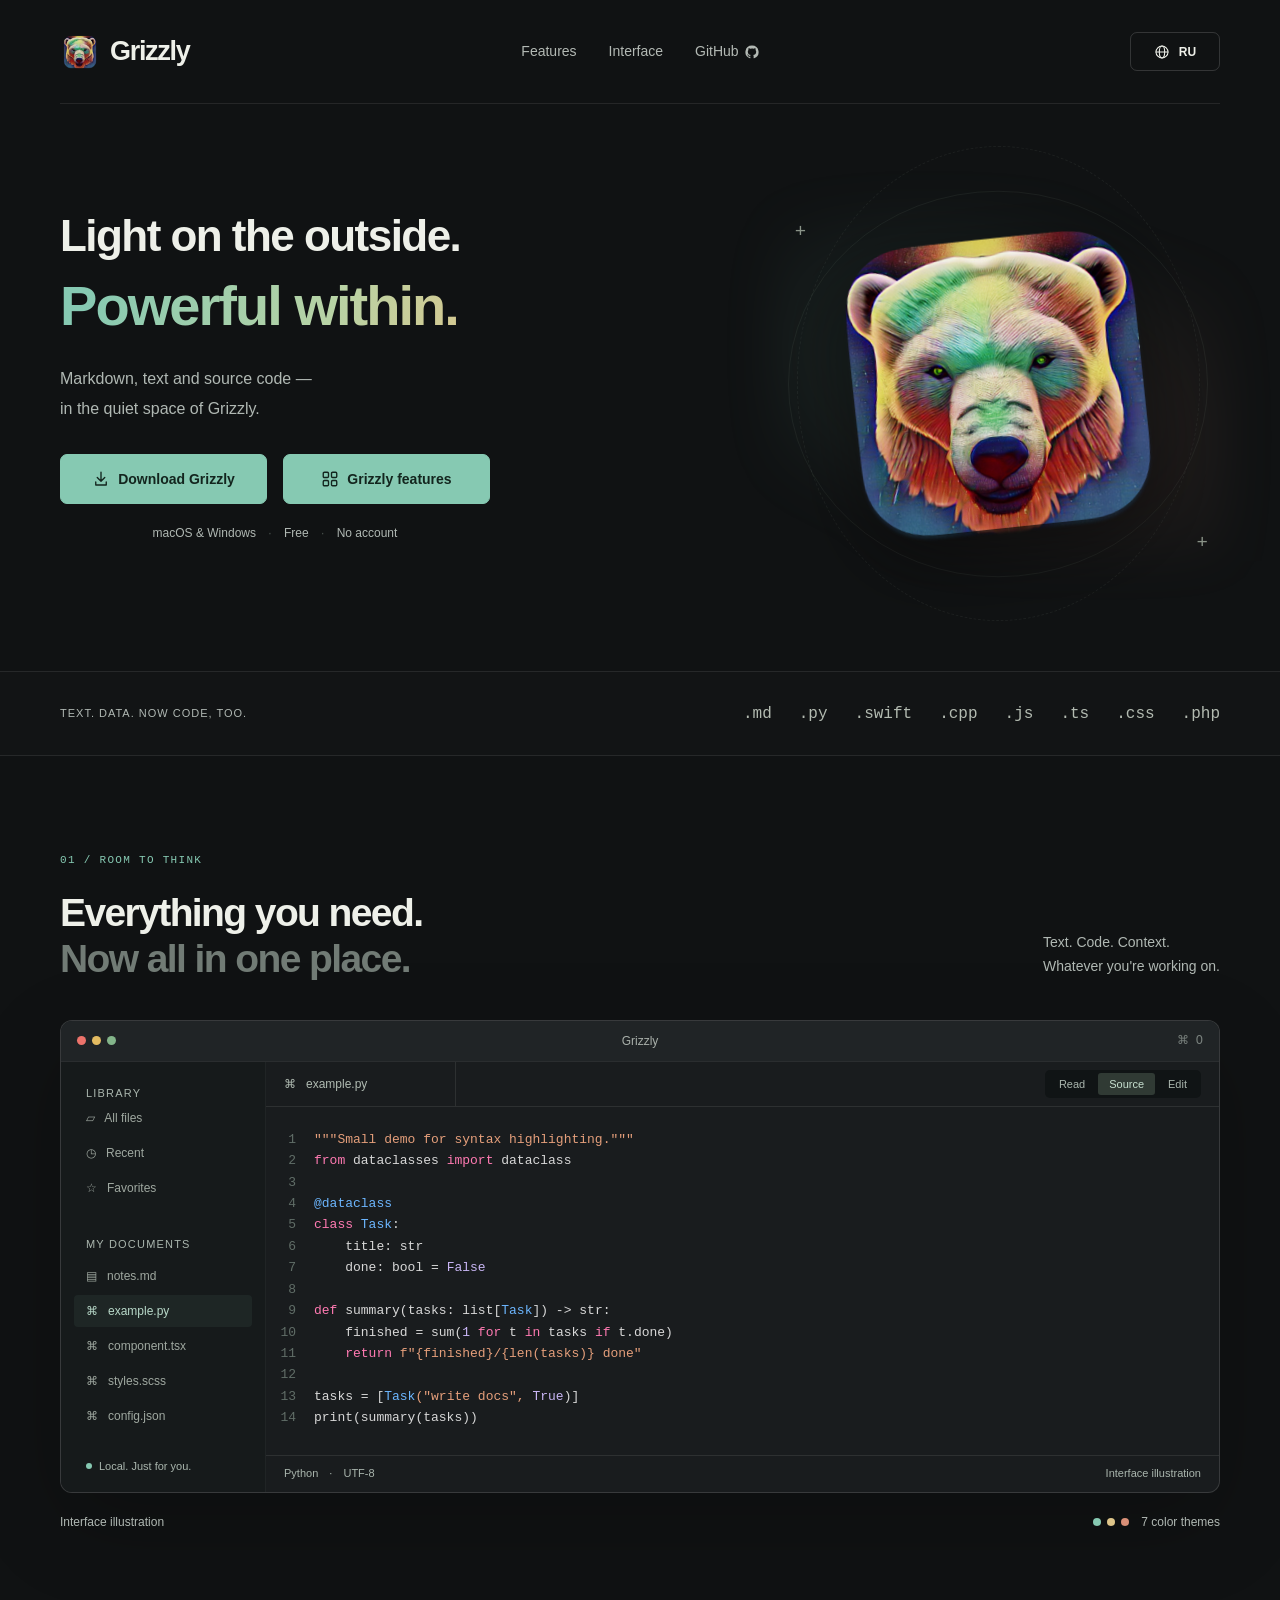
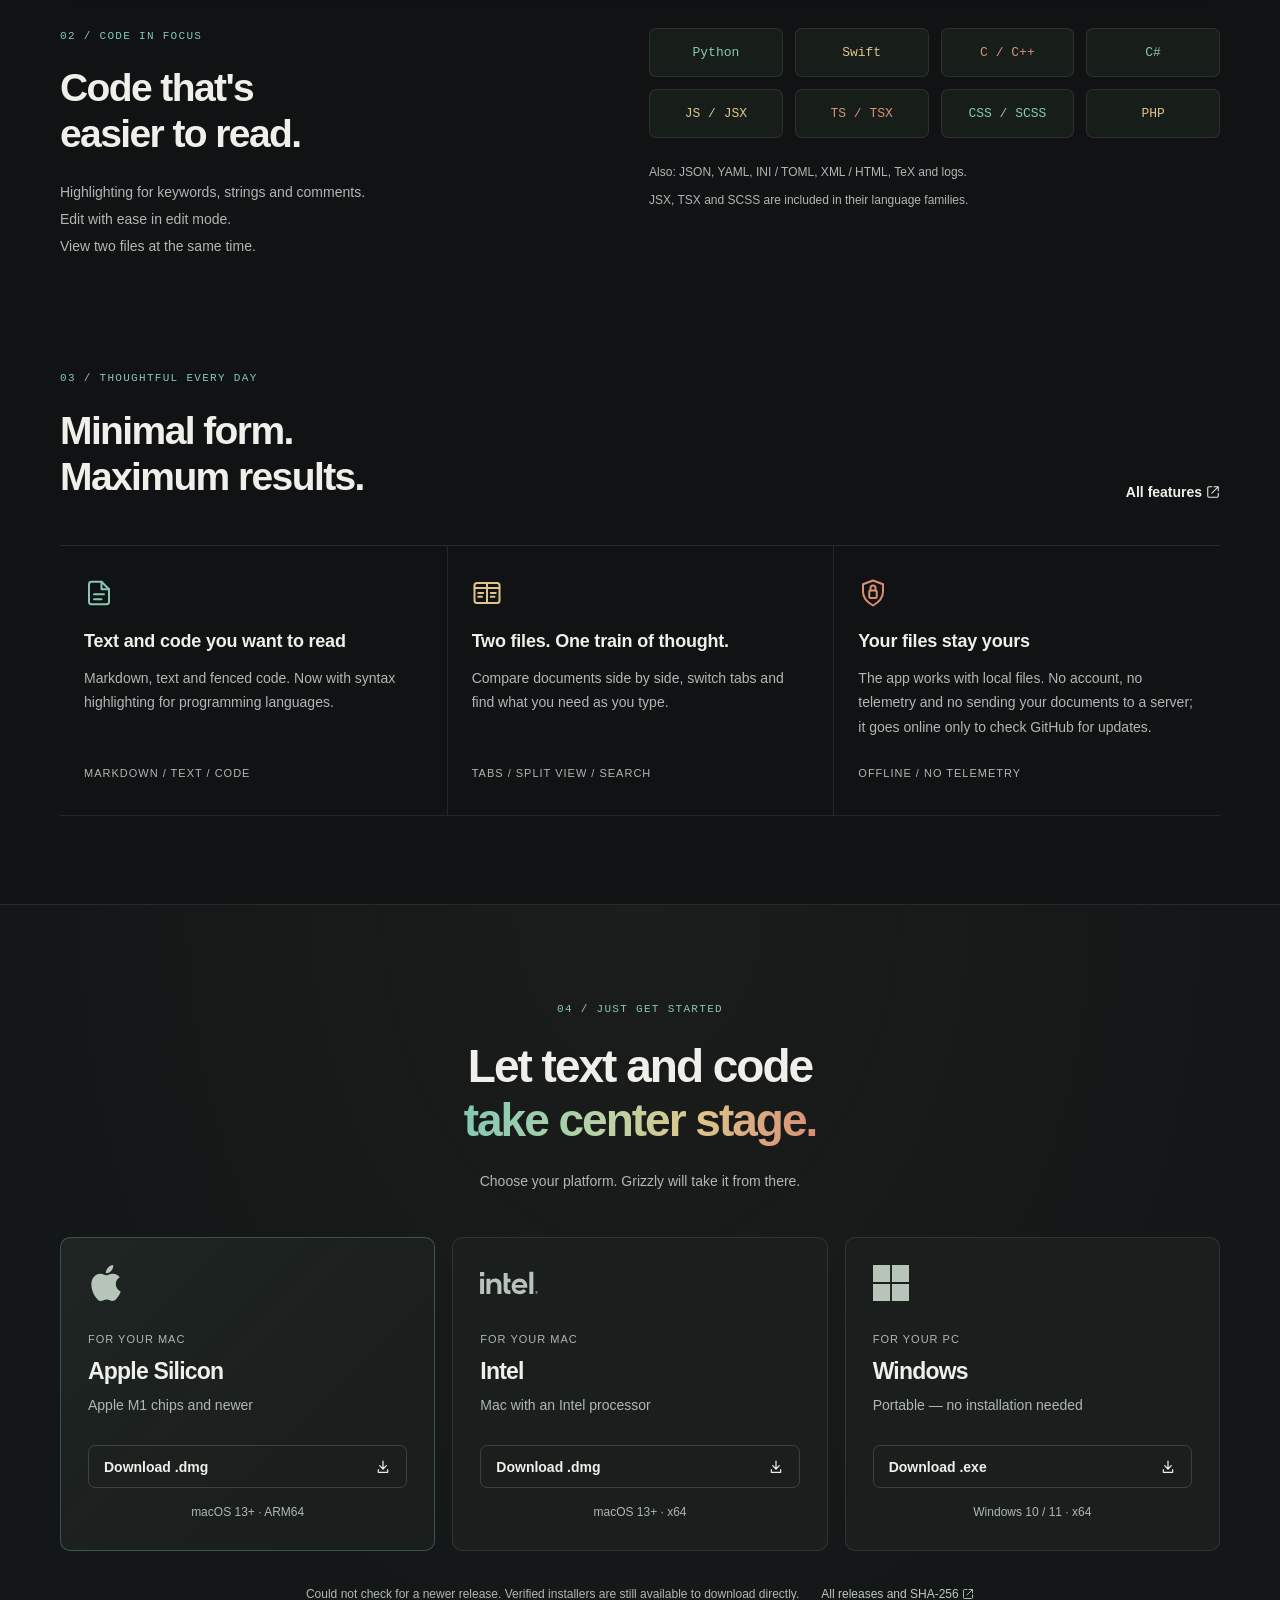
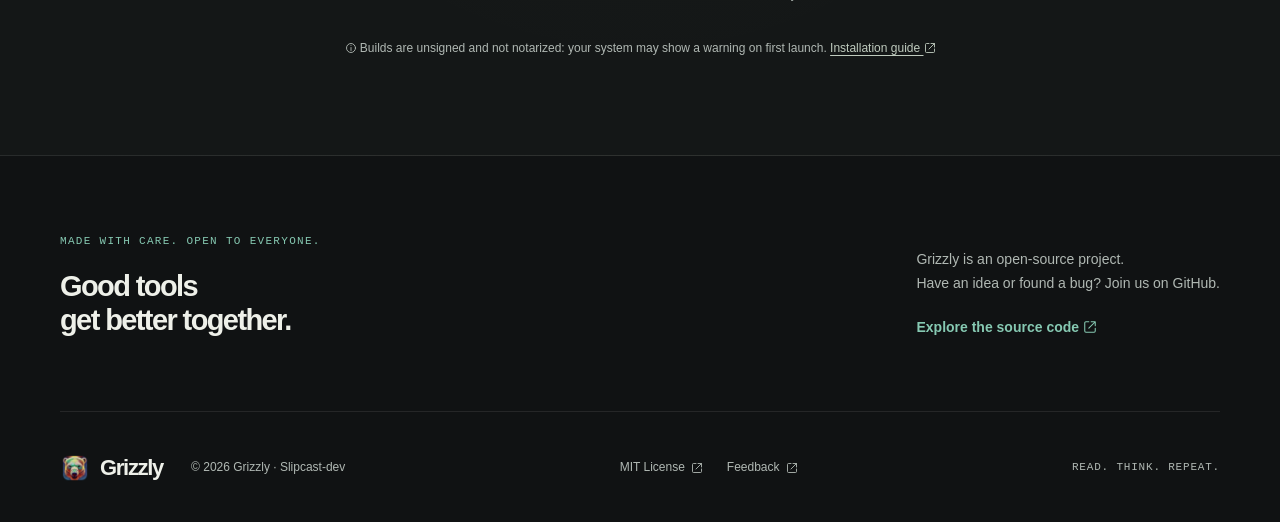
==== en.html @ e6768757 "Point download links to release v1.3.0 Co-Authored-By: Claude Sonnet 5.5 <noreply@anthropic.com>" ====
<!doctype html>
<html lang="en">
<head>
  <meta charset="utf-8">
  <meta name="viewport" content="width=device-width, initial-scale=1">
  <meta http-equiv="Content-Security-Policy" content="default-src 'none'; script-src 'self'; style-src 'self'; img-src 'self'; connect-src https://api.github.com; base-uri 'none'; object-src 'none'; form-action 'none'; upgrade-insecure-requests">
  <meta name="referrer" content="no-referrer">
  <script src="language.js"></script>
  <link rel="alternate" hreflang="ru" href="https://slipcast-dev.github.io/grizzly-website/">
  <link rel="alternate" hreflang="en" href="https://slipcast-dev.github.io/grizzly-website/en.html">
  <link rel="alternate" hreflang="x-default" href="https://slipcast-dev.github.io/grizzly-website/">
  <link rel="canonical" href="https://slipcast-dev.github.io/grizzly-website/en.html">
  <meta property="og:type" content="website">
  <meta property="og:title" content="Grizzly — light on the outside. Powerful within.">
  <meta property="og:description" content="Grizzly — an offline app for Markdown, text and source code with syntax highlighting. For macOS and Windows.">
  <meta property="og:url" content="https://slipcast-dev.github.io/grizzly-website/en.html">
  <meta property="og:image" content="https://slipcast-dev.github.io/grizzly-website/assets/icon.png">
  <meta name="theme-color" content="#101213">
  <meta name="description" content="Grizzly — an offline app for Markdown, text and source code with syntax highlighting. For macOS and Windows.">
  <title>Grizzly — light on the outside. Powerful within.</title>
  <link rel="icon" href="assets/icon.png" type="image/png">
  <link rel="stylesheet" href="styles.css">
  <script src="app.js" defer></script>
</head>
<body>
<a class="skip" href="#main">Skip to content</a>
<header class="header wrap">
  <a class="brand" href="#" aria-label="Grizzly — home"><img src="assets/icon.png" alt="" width="40" height="40">Grizzly</a>
  <nav class="main-nav" aria-label="Main navigation"><a href="#features">Features</a><a href="#experience">Interface</a><a href="https://github.com/Slipcast-dev/Grizzly" target="_blank" rel="noopener noreferrer">GitHub <svg class="github-icon" xmlns="http://www.w3.org/2000/svg" viewBox="0 0 24 24" width="14" height="14" fill="currentColor" aria-hidden="true" focusable="false"><path d="M12 .75a11.25 11.25 0 0 0-3.56 21.92c.56.1.77-.24.77-.54v-2.1c-3.13.68-3.79-1.33-3.79-1.33-.51-1.3-1.25-1.65-1.25-1.65-1.02-.7.08-.69.08-.69 1.13.08 1.72 1.16 1.72 1.16 1 1.72 2.63 1.22 3.27.93.1-.73.39-1.22.71-1.5-2.5-.29-5.13-1.25-5.13-5.56 0-1.23.44-2.23 1.16-3.01-.12-.29-.5-1.43.11-2.98 0 0 .95-.3 3.1 1.15A10.8 10.8 0 0 1 12 6.17c.96 0 1.92.13 2.82.38 2.15-1.45 3.09-1.15 3.09-1.15.62 1.55.23 2.69.12 2.98.72.78 1.15 1.78 1.15 3.01 0 4.32-2.63 5.27-5.14 5.55.41.35.77 1.03.77 2.08v3.11c0 .3.2.65.77.54A11.25 11.25 0 0 0 12 .75Z"/></svg></a></nav>
  <a class="button small language-toggle" href="index.html?lang=ru" hreflang="ru" lang="ru" aria-label="Switch to Russian"><svg xmlns="http://www.w3.org/2000/svg" width="16" height="16" viewBox="0 0 24 24" fill="none" stroke="currentColor" stroke-width="1.6" stroke-linecap="round" stroke-linejoin="round" aria-hidden="true" focusable="false"><circle cx="12" cy="12" r="9"/><ellipse cx="12" cy="12" rx="4" ry="9"/><path d="M3 12h18"/></svg><span>RU</span></a>
</header>
<main id="main">
<section class="hero wrap">
  <div class="hero-copy">
    <h1><span class="hero-title-lead">Light on the outside.</span><span class="hero-title-main gradient-text">Powerful within.</span></h1>
    <p class="hero-description">Markdown, text and source code —<br>in the quiet space of Grizzly.</p>
    <div class="hero-actions"><a class="button primary" href="#download"><svg class="hero-action-icon" xmlns="http://www.w3.org/2000/svg" viewBox="0 0 24 24" width="18" height="18" fill="none" stroke="currentColor" stroke-width="1.8" stroke-linecap="round" stroke-linejoin="round" aria-hidden="true" focusable="false"><path d="M12 3v12m-5-5 5 5 5-5M5 16v4h14v-4"/></svg> Download Grizzly</a><a class="button primary" href="#features"><svg class="hero-action-icon" xmlns="http://www.w3.org/2000/svg" viewBox="0 0 24 24" width="18" height="18" fill="none" stroke="currentColor" stroke-width="1.8" stroke-linecap="round" stroke-linejoin="round" aria-hidden="true" focusable="false"><rect x="3" y="3" width="7" height="7" rx="1.5"/><rect x="14" y="3" width="7" height="7" rx="1.5"/><rect x="3" y="14" width="7" height="7" rx="1.5"/><rect x="14" y="14" width="7" height="7" rx="1.5"/></svg> Grizzly features</a></div>
    <p class="hero-meta">macOS & Windows <span>·</span> Free <span>·</span> No account</p>
  </div>
  <div class="hero-art" aria-label="Grizzly app icon — a colorful bear"><div class="orbit orbit-one"></div><div class="orbit orbit-two"></div><img class="hero-icon" src="assets/icon.png" width="512" height="512" alt="Grizzly bear in teal, gold and coral tones"><span class="cross cross-one">+</span><span class="cross cross-two">+</span></div>
</section>
<div class="format-strip"><div class="wrap formats"><span>TEXT. DATA. NOW CODE, TOO.</span><div><b>.md</b><b>.py</b><b>.swift</b><b>.cpp</b><b>.js</b><b>.ts</b><b>.css</b><b>.php</b></div></div></div>
<section class="experience wrap section" id="experience">
  <div class="section-heading"><div><p class="eyebrow">01 / ROOM TO THINK</p><h2>Everything you need.<br><span class="muted">Now all in one place.</span></h2></div><p class="section-intro">Text. Code. Context.<br>Whatever you're working on.</p></div>
  <div class="app-window">
    <div class="window-top"><div class="traffic" aria-hidden="true"><i></i><i></i><i></i></div><span>Grizzly</span><span class="window-shortcut">⌘ O</span></div>
    <div class="app-body">
      <aside class="app-sidebar"><div class="sidebar-title">LIBRARY</div><p>▱ &nbsp; All files</p><p>◷ &nbsp; Recent</p><p>☆ &nbsp; Favorites</p><div class="sidebar-title folder-title">MY DOCUMENTS</div><p>▤ &nbsp; notes.md</p><p class="selected">⌘ &nbsp; example.py</p><p>⌘ &nbsp; component.tsx</p><p>⌘ &nbsp; styles.scss</p><p>⌘ &nbsp; config.json</p><div class="sidebar-bottom"><span class="status-dot"></span> Local. Just for you.</div></aside>
      <div class="document"><div class="document-toolbar"><span class="file-tab">⌘ &nbsp; example.py</span><div class="mode-switch" role="group" aria-label="Demo mode"><button type="button" data-mode="read" aria-controls="demo-read" aria-pressed="false">Read</button><button class="active" type="button" data-mode="source" aria-controls="demo-source" aria-pressed="true">Source</button><button type="button" data-mode="edit" aria-controls="demo-source" aria-pressed="false">Edit</button></div></div>
        <pre class="source-content plain-preview" id="demo-read" hidden><code>&quot;&quot;&quot;Small demo for syntax highlighting.&quot;&quot;&quot;
from dataclasses import dataclass

@dataclass
class Task:
    title: str
    done: bool = False

def summary(tasks: list[Task]) -&gt; str:
    finished = sum(1 for t in tasks if t.done)
    return f&quot;{finished}/{len(tasks)} done&quot;

tasks = [Task(&quot;write docs&quot;, True)]
print(summary(tasks))</code></pre>
        <pre class="source-content syntax-preview" id="demo-source"><code><span class="code-row"><span class="line-number" aria-hidden="true">1</span><span class="code-text"><span class="syn-string">&quot;&quot;&quot;Small demo for syntax highlighting.&quot;&quot;&quot;</span></span></span>
<span class="code-row"><span class="line-number" aria-hidden="true">2</span><span class="code-text"><span class="syn-keyword">from </span><span class="syn-plain">dataclasses </span><span class="syn-keyword">import </span><span class="syn-plain">dataclass</span></span></span>
<span class="code-row"><span class="line-number" aria-hidden="true">3</span><span class="code-text"> </span></span>
<span class="code-row"><span class="line-number" aria-hidden="true">4</span><span class="code-text"><span class="syn-type">@dataclass</span></span></span>
<span class="code-row"><span class="line-number" aria-hidden="true">5</span><span class="code-text"><span class="syn-keyword">class </span><span class="syn-type">Task</span><span class="syn-plain">:</span></span></span>
<span class="code-row"><span class="line-number" aria-hidden="true">6</span><span class="code-text"><span class="syn-plain">    title: str</span></span></span>
<span class="code-row"><span class="line-number" aria-hidden="true">7</span><span class="code-text"><span class="syn-plain">    done: bool = </span><span class="syn-number">False</span></span></span>
<span class="code-row"><span class="line-number" aria-hidden="true">8</span><span class="code-text"> </span></span>
<span class="code-row"><span class="line-number" aria-hidden="true">9</span><span class="code-text"><span class="syn-keyword">def </span><span class="syn-plain">summary(tasks: list[</span><span class="syn-type">Task</span><span class="syn-plain">]) -&gt; str:</span></span></span>
<span class="code-row"><span class="line-number" aria-hidden="true">10</span><span class="code-text"><span class="syn-plain">    finished = sum(</span><span class="syn-number">1</span><span class="syn-keyword"> for </span><span class="syn-plain">t </span><span class="syn-keyword">in </span><span class="syn-plain">tasks </span><span class="syn-keyword">if </span><span class="syn-plain">t.done)</span></span></span>
<span class="code-row"><span class="line-number" aria-hidden="true">11</span><span class="code-text"><span class="syn-keyword">    return </span><span class="syn-string">f&quot;{finished}/{len(tasks)} done&quot;</span></span></span>
<span class="code-row"><span class="line-number" aria-hidden="true">12</span><span class="code-text"> </span></span>
<span class="code-row"><span class="line-number" aria-hidden="true">13</span><span class="code-text"><span class="syn-plain">tasks = [</span><span class="syn-type">Task</span><span class="syn-string">(&quot;write docs&quot;, </span><span class="syn-number">True</span><span class="syn-plain">)]</span></span></span>
<span class="code-row"><span class="line-number" aria-hidden="true">14</span><span class="code-text"><span class="syn-plain">print(summary(tasks))</span></span></span></code></pre>
        <div class="document-status"><span>Python <span>·</span> UTF-8</span><span>Interface illustration</span></div>
      </div>
    </div>
  </div>
  <div class="preview-caption"><span>Interface illustration</span><div><span class="swatch teal"></span><span class="swatch gold"></span><span class="swatch coral"></span><span>7 color themes</span></div></div>
</section>
<section class="syntax-section wrap section" id="syntax">
  <div class="syntax-copy"><p class="eyebrow">02 / CODE IN FOCUS</p><h2>Code that's<br>easier to read.</h2><p>Highlighting for keywords, strings and comments.<br>Edit with ease in edit mode.<br>View two files at the same time.</p></div>
  <div class="syntax-languages"><ul class="language-grid" aria-label="Languages with syntax highlighting"><li class="teal-text">Python</li><li class="gold-text">Swift</li><li class="coral-text">C / C++</li><li class="teal-text">C#</li><li class="gold-text">JS / JSX</li><li class="coral-text">TS / TSX</li><li class="teal-text">CSS / SCSS</li><li class="gold-text">PHP</li></ul><p>Also: JSON, YAML, INI / TOML, XML / HTML, TeX and logs.</p><p>JSX, TSX and SCSS are included in their language families.</p></div>
</section>
<!-- Эмблемы Apple и Intel: https://github.com/simple-icons/simple-icons (CC0); Windows: icons/windows11.svg в версии 11.0.0 того же проекта. Товарные знаки принадлежат их владельцам. -->
<section class="features wrap section" id="features"><div class="section-heading"><div><p class="eyebrow">03 / THOUGHTFUL EVERY DAY</p><h2>Minimal form.<br>Maximum results.</h2></div><a class="text-link" href="https://github.com/Slipcast-dev/Grizzly/blob/main/docs/en/usage.md">All features <svg class="inline-icon" xmlns="http://www.w3.org/2000/svg" viewBox="0 0 24 24" width="16" height="16" fill="none" stroke="currentColor" stroke-width="1.8" stroke-linecap="round" stroke-linejoin="round" aria-hidden="true" focusable="false"><path d="M14 3h7v7m0-7L10 14"/><path d="M10 3H5a2 2 0 0 0-2 2v14a2 2 0 0 0 2 2h14a2 2 0 0 0 2-2v-5"/></svg></a></div>
<div class="feature-grid"><article><span class="feature-icon teal-text" aria-hidden="true"><svg xmlns="http://www.w3.org/2000/svg" viewBox="0 0 24 24" aria-hidden="true" focusable="false"><path d="M14 3H6a2 2 0 0 0-2 2v14a2 2 0 0 0 2 2h12a2 2 0 0 0 2-2V9Z"/><path d="M14 3v6h6M8 13h8M8 17h6"/></svg></span><h3>Text and code you want to read</h3><p>Markdown, text and fenced code. Now with syntax highlighting for programming languages.</p><span class="feature-note">MARKDOWN / TEXT / CODE</span></article><article><span class="feature-icon gold-text" aria-hidden="true"><svg xmlns="http://www.w3.org/2000/svg" viewBox="0 0 24 24" aria-hidden="true" focusable="false"><rect x="2" y="4" width="20" height="16" rx="2"/><path d="M12 4v16M2 8h20M5 12h4M5 15h3M15 12h4M15 15h3"/></svg></span><h3>Two files. One train of thought.</h3><p>Compare documents side by side, switch tabs and find what you need as you type.</p><span class="feature-note">TABS / SPLIT VIEW / SEARCH</span></article><article><span class="feature-icon coral-text" aria-hidden="true"><svg xmlns="http://www.w3.org/2000/svg" viewBox="0 0 24 24" aria-hidden="true" focusable="false"><path d="m12 2 8 3v6c0 5-3.5 8.5-8 11-4.5-2.5-8-6-8-11V5Z"/><rect x="9" y="10" width="6" height="6" rx="1"/><path d="M10 10V8a2 2 0 0 1 4 0v2"/></svg></span><h3>Your files stay yours</h3><p>The app works with local files. No account, no telemetry and no sending your documents to a server; it goes online only to check GitHub for updates.</p><span class="feature-note">OFFLINE / NO TELEMETRY</span></article></div>
</section>
<section class="download-section" id="download"><div class="wrap section"><div class="download-heading"><p class="eyebrow">04 / JUST GET STARTED</p><h2>Let text and code<br><span class="gradient-text">take center stage.</span></h2><p>Choose your platform. Grizzly will take it from there.</p></div><div class="download-grid">
<article class="download-card"><span class="platform-symbol" aria-hidden="true"><svg xmlns="http://www.w3.org/2000/svg" viewBox="0 0 24 24" aria-hidden="true" focusable="false"><path d="M12.152 6.896c-.948 0-2.415-1.078-3.96-1.04-2.04.027-3.91 1.183-4.961 3.014-2.117 3.675-.546 9.103 1.519 12.09 1.013 1.454 2.208 3.09 3.792 3.039 1.52-.065 2.09-.987 3.935-.987 1.831 0 2.35.987 3.96.948 1.637-.026 2.676-1.48 3.676-2.948 1.156-1.688 1.636-3.325 1.662-3.415-.039-.013-3.182-1.221-3.22-4.857-.026-3.04 2.48-4.494 2.597-4.559-1.429-2.09-3.623-2.324-4.39-2.376-2-.156-3.675 1.09-4.61 1.09zM15.53 3.83c.843-1.012 1.4-2.427 1.245-3.83-1.207.052-2.662.805-3.532 1.818-.78.896-1.454 2.338-1.273 3.714 1.338.104 2.715-.688 3.559-1.701"/></svg></span><span class="platform-label">FOR YOUR MAC</span><h3>Apple Silicon</h3><p>Apple M1 chips and newer</p><a class="button download-link" data-platform="arm64" href="https://github.com/Slipcast-dev/Grizzly/releases/download/v1.3.0/Grizzly-1.3.0-arm64.dmg">Download .dmg <svg class="inline-icon" xmlns="http://www.w3.org/2000/svg" viewBox="0 0 24 24" width="16" height="16" fill="none" stroke="currentColor" stroke-width="1.8" stroke-linecap="round" stroke-linejoin="round" aria-hidden="true" focusable="false"><path d="M12 3v12m-5-5 5 5 5-5M5 16v4h14v-4"/></svg></a><span class="requirements">macOS 13+ · ARM64</span></article>
<article class="download-card"><span class="platform-symbol intel-symbol" aria-hidden="true"><svg xmlns="http://www.w3.org/2000/svg" viewBox="0 5 24 14" aria-hidden="true" focusable="false"><path d="M20.42 7.345v9.18h1.651v-9.18zM0 7.475v1.737h1.737V7.474zm9.78.352v6.053c0 .513.044.945.13 1.292.087.34.235.618.44.828.203.21.475.359.803.451.334.093.754.136 1.255.136h.216v-1.533c-.24 0-.445-.012-.593-.037a.672.672 0 0 1-.39-.173.693.693 0 0 1-.173-.377 4.002 4.002 0 0 1-.037-.606v-2.182h1.193v-1.416h-1.193V7.827zm-3.505 2.312c-.396 0-.76.08-1.082.241-.327.161-.6.384-.822.668l-.087.117v-.902H2.658v6.256h1.639v-3.214c.018-.588.16-1.02.433-1.299.29-.297.642-.445 1.044-.445.476 0 .841.149 1.082.433.235.284.359.686.359 1.2v3.324h1.663V12.97c.006-.89-.229-1.595-.686-2.09-.458-.495-1.1-.742-1.917-.742zm10.065.006a3.252 3.252 0 0 0-2.306.946c-.29.29-.525.637-.692 1.033a3.145 3.145 0 0 0-.254 1.273c0 .452.08.878.241 1.274.161.395.39.742.674 1.032.284.29.637.526 1.045.693.408.173.86.26 1.342.26 1.397 0 2.262-.637 2.782-1.23l-1.187-.904c-.248.297-.841.699-1.583.699-.464 0-.847-.105-1.138-.321a1.588 1.588 0 0 1-.593-.872l-.019-.056h4.915v-.587c0-.451-.08-.872-.235-1.267a3.393 3.393 0 0 0-.661-1.033 3.013 3.013 0 0 0-1.02-.692 3.345 3.345 0 0 0-1.311-.248zm-16.297.118v6.256h1.651v-6.256zm16.278 1.286c1.132 0 1.664.797 1.664 1.255l-3.32.006c0-.458.525-1.255 1.656-1.261zm7.073 3.814a.606.606 0 0 0-.606.606.606.606 0 0 0 .606.606.606.606 0 0 0 .606-.606.606.606 0 0 0-.606-.606zm-.008.105a.5.5 0 0 1 .002 0 .5.5 0 0 1 .5.501.5.5 0 0 1-.5.5.5.5 0 0 1-.5-.5.5.5 0 0 1 .498-.5zm-.233.155v.699h.13v-.285h.093l.173.285h.136l-.18-.297a.191.191 0 0 0 .118-.056c.03-.03.05-.074.05-.136 0-.068-.02-.117-.063-.154-.037-.038-.105-.056-.185-.056zm.13.099h.154c.019 0 .037.006.056.012a.064.064 0 0 1 .037.031c.013.013.012.031.012.056a.124.124 0 0 1-.012.055.164.164 0 0 1-.037.031c-.019.006-.037.013-.056.013h-.154Z"/></svg></span><span class="platform-label">FOR YOUR MAC</span><h3>Intel</h3><p>Mac with an Intel processor</p><a class="button download-link" data-platform="intel" href="https://github.com/Slipcast-dev/Grizzly/releases/download/v1.3.0/Grizzly-1.3.0-x64.dmg">Download .dmg <svg class="inline-icon" xmlns="http://www.w3.org/2000/svg" viewBox="0 0 24 24" width="16" height="16" fill="none" stroke="currentColor" stroke-width="1.8" stroke-linecap="round" stroke-linejoin="round" aria-hidden="true" focusable="false"><path d="M12 3v12m-5-5 5 5 5-5M5 16v4h14v-4"/></svg></a><span class="requirements">macOS 13+ · x64</span></article>
<article class="download-card"><span class="platform-symbol" aria-hidden="true"><svg xmlns="http://www.w3.org/2000/svg" viewBox="0 0 24 24" aria-hidden="true" focusable="false"><path d="M0,0H11.377V11.372H0ZM12.623,0H24V11.372H12.623ZM0,12.623H11.377V24H0Zm12.623,0H24V24H12.623"/></svg></span><span class="platform-label">FOR YOUR PC</span><h3>Windows</h3><p>Portable — no installation needed</p><a class="button download-link" data-platform="windows" href="https://github.com/Slipcast-dev/Grizzly/releases/download/v1.3.0/Grizzly-1.3.0-portable.exe">Download .exe <svg class="inline-icon" xmlns="http://www.w3.org/2000/svg" viewBox="0 0 24 24" width="16" height="16" fill="none" stroke="currentColor" stroke-width="1.8" stroke-linecap="round" stroke-linejoin="round" aria-hidden="true" focusable="false"><path d="M12 3v12m-5-5 5 5 5-5M5 16v4h14v-4"/></svg></a><span class="requirements">Windows 10 / 11 · x64</span></article></div>
<div class="download-details"><p id="release-status" role="status">v1.3.0 · Download directly from GitHub Releases</p><a href="https://github.com/Slipcast-dev/Grizzly/releases/latest">All releases and SHA-256 <svg class="inline-icon" xmlns="http://www.w3.org/2000/svg" viewBox="0 0 24 24" width="16" height="16" fill="none" stroke="currentColor" stroke-width="1.8" stroke-linecap="round" stroke-linejoin="round" aria-hidden="true" focusable="false"><path d="M14 3h7v7m0-7L10 14"/><path d="M10 3H5a2 2 0 0 0-2 2v14a2 2 0 0 0 2 2h14a2 2 0 0 0 2-2v-5"/></svg></a></div><p class="install-note"><svg class="inline-icon" xmlns="http://www.w3.org/2000/svg" viewBox="0 0 24 24" width="16" height="16" fill="none" stroke="currentColor" stroke-width="1.8" stroke-linecap="round" stroke-linejoin="round" aria-hidden="true" focusable="false"><circle cx="12" cy="12" r="9"/><path d="M12 11v6m0-10h.01"/></svg> Builds are unsigned and not notarized: your system may show a warning on first launch. <a href="https://github.com/Slipcast-dev/Grizzly/blob/main/docs/en/installation.md">Installation guide <svg class="inline-icon" xmlns="http://www.w3.org/2000/svg" viewBox="0 0 24 24" width="16" height="16" fill="none" stroke="currentColor" stroke-width="1.8" stroke-linecap="round" stroke-linejoin="round" aria-hidden="true" focusable="false"><path d="M14 3h7v7m0-7L10 14"/><path d="M10 3H5a2 2 0 0 0-2 2v14a2 2 0 0 0 2 2h14a2 2 0 0 0 2-2v-5"/></svg></a></p></div></section>
<section class="open-source wrap"><div><span class="eyebrow">MADE WITH CARE. OPEN TO EVERYONE.</span><h2>Good tools<br>get better together.</h2></div><div><p>Grizzly is an open-source project.<br>Have an idea or found a bug? Join us on GitHub.</p><a class="text-link" href="https://github.com/Slipcast-dev/Grizzly">Explore the source code <svg class="inline-icon" xmlns="http://www.w3.org/2000/svg" viewBox="0 0 24 24" width="16" height="16" fill="none" stroke="currentColor" stroke-width="1.8" stroke-linecap="round" stroke-linejoin="round" aria-hidden="true" focusable="false"><path d="M14 3h7v7m0-7L10 14"/><path d="M10 3H5a2 2 0 0 0-2 2v14a2 2 0 0 0 2 2h14a2 2 0 0 0 2-2v-5"/></svg></a></div></section>
</main>
<footer class="wrap"><a class="brand" href="#"><img src="assets/icon.png" alt="" width="30" height="30">Grizzly</a><span>© 2026 Grizzly · Slipcast-dev</span><div><a href="https://github.com/Slipcast-dev/Grizzly/blob/main/LICENSE">MIT License <svg class="inline-icon" xmlns="http://www.w3.org/2000/svg" viewBox="0 0 24 24" width="16" height="16" fill="none" stroke="currentColor" stroke-width="1.8" stroke-linecap="round" stroke-linejoin="round" aria-hidden="true" focusable="false"><path d="M14 3h7v7m0-7L10 14"/><path d="M10 3H5a2 2 0 0 0-2 2v14a2 2 0 0 0 2 2h14a2 2 0 0 0 2-2v-5"/></svg></a><a href="https://github.com/Slipcast-dev/Grizzly/issues">Feedback <svg class="inline-icon" xmlns="http://www.w3.org/2000/svg" viewBox="0 0 24 24" width="16" height="16" fill="none" stroke="currentColor" stroke-width="1.8" stroke-linecap="round" stroke-linejoin="round" aria-hidden="true" focusable="false"><path d="M14 3h7v7m0-7L10 14"/><path d="M10 3H5a2 2 0 0 0-2 2v14a2 2 0 0 0 2 2h14a2 2 0 0 0 2-2v-5"/></svg></a></div><span class="footer-tag">READ. THINK. REPEAT.</span></footer>
</body>
</html>
---- styles.css ----
:root{color-scheme:dark;--bg:#101213;--panel:#171a1b;--text:#eef0e9;--muted:#b0b8b3;--line:#ffffff16;--teal:#86c9b2;--gold:#dec58a;--coral:#d98f77;font-family:Inter,-apple-system,BlinkMacSystemFont,"Segoe UI",sans-serif;font-synthesis:none}*{box-sizing:border-box}html{scroll-behavior:smooth;scroll-padding-top:40px}body{margin:0;background:var(--bg);color:var(--text);font-size:15px;-webkit-font-smoothing:auto}a{color:inherit;text-decoration:none}button{font:inherit}a,button{-webkit-tap-highlight-color:transparent}a:focus-visible,button:focus-visible{outline:2px solid var(--teal);outline-offset:6px}a:hover{color:var(--teal)}.wrap{width:min(1160px,calc(100% - 80px));margin-inline:auto}.header{height:104px;display:flex;align-items:center;justify-content:space-between;border-bottom:1px solid var(--line)}.brand{display:flex;align-items:center;gap:10px;font-size:27px;font-weight:750;letter-spacing:-1.3px}.brand img{object-fit:contain}.header .main-nav{display:flex;gap:32px;font-size:13px;color:#b3b9b4}.button{display:inline-flex;align-items:center;justify-content:center;gap:12px;min-height:50px;padding:0 23px;border:1px solid #ffffff26;border-radius:7px;font-size:14px;font-weight:600;transition:background .2s,transform .2s}.button:hover{background:#ffffff0b;color:var(--text);transform:translateY(-2px)}.button.small{min-height:39px;font-size:12px;padding:0 17px}.button.primary{background:var(--teal);color:#13251e;border-color:var(--teal)}.button.primary:hover{background:#a0ddc8}.hero{display:grid;grid-template-columns:1.55fr 1fr;gap:30px;align-items:center;min-height:560px;padding-block:62px 70px}.status-dot{display:inline-block;width:6px;height:6px;border-radius:50%;background:var(--teal);flex-shrink:0}h1{font-size:clamp(46px,5.4vw,72px);line-height:1.08;font-weight:650;letter-spacing:-3.8px;margin:28px 0 25px}.gradient-text{background:linear-gradient(105deg,var(--teal) 4%,#b8d3a5 40%,var(--gold) 66%,var(--coral) 98%);color:transparent;background-clip:text;-webkit-background-clip:text}.hero-description{font-size:16px;color:var(--muted);line-height:1.85}.hero-actions{display:flex;align-items:center;gap:26px;margin-top:31px}.text-link{font-size:13px;font-weight:550}.hero-meta{font-size:11px;color:#858d87;margin-top:19px}.hero-meta span{margin:0 9px;color:#4a524e}.hero-art{position:relative;min-height:435px;display:flex;align-items:center;justify-content:center;isolation:isolate}.hero-art:before{content:"";position:absolute;inset:40px -10px;background:radial-gradient(ellipse at 35% 40%,#7acbb31c,transparent 60%),radial-gradient(ellipse at 70% 65%,#d98f7719,transparent 60%);filter:blur(25px);z-index:-2}.hero-icon{width:360px;max-width:85%;height:auto;filter:drop-shadow(0 22px 35px #0007);transform:rotate(-6deg);z-index:1}.orbit{position:absolute;max-width:100%;border:1px solid #b7cbb513;width:420px;height:420px;border-radius:50%;transform:scaleY(.92)}.orbit-two{width:475px;height:475px;transform:scaleX(.91);border-style:dashed}.cross{position:absolute;color:#8a9388;font-family:monospace;font-size:19px}.cross-one{top:55px;left:18px}.cross-two{bottom:47px;right:12px}.format-strip{border-block:1px solid var(--line);background:#ffffff02}.formats{min-height:83px;display:flex;align-items:center;justify-content:space-between;gap:30px}.formats>span{font-size:9px;letter-spacing:1.5px;color:#7e8981}.formats>div{display:flex;align-items:center;gap:27px;font-family:ui-monospace,monospace}.formats b{font-size:16px;color:#b3bbb1;font-weight:450}.formats div>span{font-size:10px;color:#7e8981}.section{padding-block:96px}.section-heading{display:flex;align-items:end;justify-content:space-between;gap:32px;margin-bottom:38px}.eyebrow{font-family:ui-monospace,monospace;font-size:9px;letter-spacing:1.8px;color:var(--teal);margin:0 0 20px}h2{font-size:39px;line-height:1.18;font-weight:560;letter-spacing:-1.6px;margin:0}.muted{color:#717b75}.section-intro{font-size:13px;line-height:1.9;color:var(--muted);margin:0 0 3px}.app-window{border:1px solid #ffffff22;border-radius:12px;overflow:hidden;background:#191c1e;box-shadow:0 30px 90px #0003}.window-top{height:41px;background:#202426;border-bottom:1px solid #ffffff0b;display:flex;align-items:center;justify-content:space-between;padding:0 16px;font-size:11px;color:#a9b0aa}.traffic{display:flex;gap:6px;width:50px}.traffic i{width:9px;height:9px;border-radius:50%;background:#ec736b}.traffic i:nth-child(2){background:#e3bb61}.traffic i:nth-child(3){background:#83b58a}.window-shortcut{font-family:monospace;width:50px;text-align:right;color:#79817d}.app-body{display:flex;min-height:430px}.app-sidebar{width:205px;flex-shrink:0;border-right:1px solid #ffffff0b;background:#161a1b;padding:25px 13px 20px;position:relative}.sidebar-title{font-size:9px;letter-spacing:1.2px;color:#747e77;padding-inline:12px;display:flex;justify-content:space-between}.sidebar-title span{font-size:13px}.app-sidebar p{font-size:11px;color:#9fa8a0;padding:9px 12px;margin:3px 0;border-radius:4px}.folder-title{margin-top:34px;margin-bottom:10px}.app-sidebar .selected{background:#86c9b211;color:#b8d9c9}.sidebar-bottom{position:absolute;bottom:20px;left:25px;display:flex;align-items:center;gap:7px;font-size:9px;color:#75847b}.document{flex:1;min-width:0;display:flex;flex-direction:column}.document-toolbar{height:45px;border-bottom:1px solid var(--line);display:flex;align-items:center;justify-content:space-between;padding-right:18px}.file-tab{font-size:10px;color:#b0bbb2;border-right:1px solid var(--line);height:100%;padding:15px 18px;min-width:190px}.file-tab>span{float:right;color:#606e65}.mode-switch{display:flex;gap:2px;padding:3px;border-radius:5px;background:#101415}.mode-switch button{border:0;border-radius:3px;background:transparent;color:#8c9790;font-size:9px;padding:5px 11px;cursor:pointer}.mode-switch button.active{background:#303a34;color:#c6dfcf}.document-status{display:flex;justify-content:space-between;border-top:1px solid var(--line);padding:9px 18px;font-size:8px;color:#7c8980;margin-top:auto}.document-status span span{padding-inline:8px}.source-content{margin:0;padding:38px 45px;white-space:pre-wrap;line-height:1.9;font-size:12px;color:#abd0b7;flex:1;min-height:340px}.preview-caption{display:flex;justify-content:space-between;margin-top:20px;font-size:10px;color:#7d8880}.preview-caption>div{display:flex;align-items:center;gap:6px}.preview-caption div>span:last-child{margin-left:6px}.swatch{width:8px;height:8px;border-radius:50%}.teal{background:var(--teal)}.gold{background:var(--gold)}.coral{background:var(--coral)}.features{padding-top:15px;padding-bottom:88px}.features .section-heading{margin-bottom:45px}.feature-grid{display:grid;grid-template-columns:repeat(3,1fr);border-block:1px solid var(--line)}.feature-grid article{padding:31px 30px 29px 0}.feature-grid article+article{border-left:1px solid var(--line);padding-left:30px}.feature-icon{display:block;width:30px;height:30px}.feature-icon svg{display:block;width:100%;height:100%;fill:none;stroke:currentColor;stroke-width:1.6;stroke-linecap:round;stroke-linejoin:round}.teal-text{color:var(--teal)}.gold-text{color:var(--gold)}.coral-text{color:var(--coral)}.feature-grid h3{font-size:17px;font-weight:550;letter-spacing:-.4px;margin:24px 0 13px}.feature-grid p{font-size:12px;color:var(--muted);line-height:1.9;max-width:290px}.feature-note{display:block;margin-top:28px;font-size:8px;letter-spacing:1.3px;color:#76877c}.download-section{border-block:1px solid var(--line);background:radial-gradient(ellipse at 50% 0,#bcb7850a,transparent 65%),#141717}.download-heading{text-align:center}.download-heading h2{font-size:46px;letter-spacing:-2px}.download-heading>p:last-child{font-size:13px;color:var(--muted);margin:22px 0 43px}.download-grid{display:grid;grid-template-columns:repeat(3,1fr);gap:17px}.download-card{background:#1a1e1d;border:1px solid #ffffff18;border-radius:10px;padding:27px;position:relative}.download-card:first-child{border-color:#86c9b24f;background:linear-gradient(135deg,#86c9b20b,transparent 70%),#1a1e1d}.platform-symbol{display:block;width:36px;height:36px;color:#b6c4b9;margin-bottom:28px}.platform-symbol svg{display:block;width:100%;height:100%;fill:currentColor}.platform-symbol.intel-symbol{width:58px}.platform-label{font-size:8px;letter-spacing:1.5px;color:#808e84}.download-card h3{font-size:23px;letter-spacing:-.8px;font-weight:550;margin:12px 0 8px}.download-card p{font-size:12px;color:var(--muted);margin:0 0 28px}.download-card .button{width:100%;justify-content:space-between;min-height:43px;font-size:12px;padding-inline:15px;background:transparent;color:var(--text);border-color:#ffffff26;transition:background .2s,color .2s,border-color .2s,transform .2s}.download-card .button:hover{background:var(--teal);color:#13251e;border-color:var(--teal)}.requirements{display:block;font-size:9px;text-align:center;margin-top:14px;color:#849187}.download-details{display:flex;justify-content:center;align-items:center;gap:22px;flex-wrap:wrap;font-size:10px;color:#8c998e;margin-top:21px}.download-details a{color:#bec8ba}.install-note{font-size:10px;line-height:1.8;color:#8b978c;text-align:center;margin:21px auto 0;max-width:820px}.install-note a{color:#bfcbbe;text-decoration:underline;text-underline-offset:3px}.install-note>span{margin-right:5px}.open-source{display:flex;justify-content:space-between;align-items:center;gap:40px;padding-block:74px}.open-source h2{font-size:29px;margin-top:18px}.open-source p{font-size:12px;color:var(--muted);line-height:1.9;margin-bottom:22px}.open-source .text-link{color:var(--teal)}footer{display:flex;align-items:center;gap:30px;min-height:95px;border-top:1px solid var(--line);font-size:9px;color:#7c897f}footer .brand{font-size:22px;color:var(--text)}footer>div{display:flex;gap:23px}.footer-tag{margin-left:auto;font-family:monospace;font-size:8px;letter-spacing:1.4px}.skip{position:absolute;left:20px;top:-80px;padding:10px;background:var(--teal);color:var(--bg);z-index:10}.skip:focus{top:10px}[hidden]{display:none!important}@media(min-width:1400px){.hero{min-height:660px}.hero-icon{width:390px}.hero-art{min-height:460px}}@media(max-width:1000px){.wrap{width:calc(100% - 48px)}.hero{gap:0}.hero-icon{width:310px}.orbit{width:330px;height:330px}.orbit-two{width:370px;height:370px}.hero-art{min-height:390px}.formats>div{gap:16px}.formats>span{max-width:150px;line-height:1.7}.feature-grid h3{font-size:15px}.feature-grid article{padding-right:20px}.feature-grid article+article{padding-left:20px}footer{gap:20px}.footer-tag{display:none}}@media(max-width:700px){.wrap{width:calc(100% - 36px)}.header{height:78px}.header .main-nav{gap:18px}.header .main-nav a{font-size:11px}.header .main-nav a:nth-child(-n+2){display:none}.brand{font-size:25px}.hero{grid-template-columns:1fr;padding-block:35px 40px;gap:26px}.hero-copy{text-align:center}h1{font-size:52px;letter-spacing:-2.8px;margin-top:26px}.hero-description{font-size:14px}.hero-actions{justify-content:center;gap:20px}.hero-actions .button{font-size:12px}.text-link{font-size:12px}.hero-meta{font-size:10px}.hero-art{min-height:325px;max-width:370px;width:100%;margin:auto}.hero-icon{width:270px}.orbit{width:290px;height:290px}.orbit-two{width:325px;height:325px}.formats{flex-direction:column;gap:17px;justify-content:center;padding-block:22px}.formats>span{max-width:none;font-size:8px}.formats>div{gap:17px;flex-wrap:wrap;justify-content:center}.formats b{font-size:13px}.formats div>span{font-size:9px}.section{padding-block:58px}.section-heading{display:block;margin-bottom:27px}h2{font-size:31px;letter-spacing:-1.3px}.eyebrow{font-size:8px;letter-spacing:1.3px;margin-bottom:17px}.section-intro{margin-top:20px;font-size:12px}.section-intro br{display:none}.app-sidebar{display:none}.app-body{min-height:360px}.document-toolbar{padding-right:8px}.file-tab{min-width:135px;padding-inline:12px}.mode-switch button{padding-inline:8px}.document-status{font-size:7px;padding-inline:12px}.preview-caption{font-size:8px;gap:16px}.preview-caption>span{max-width:150px}.preview-caption>div{gap:3px}.preview-caption div>span:last-child{margin-left:3px}.swatch{width:6px;height:6px}.features{padding-top:5px}.features .section-heading>a{display:inline-block;margin-top:20px}.feature-grid{grid-template-columns:1fr}.feature-grid article,.feature-grid article+article{padding:24px 0;border-left:0}.feature-grid article+article{border-top:1px solid var(--line)}.feature-grid h3{margin-top:15px;font-size:18px}.feature-grid p{max-width:none}.feature-note{margin-top:20px}.download-heading h2{font-size:35px;letter-spacing:-1.5px}.download-heading>p:last-child{font-size:12px;line-height:1.8}.download-grid{grid-template-columns:1fr}.download-card{padding:25px}.platform-symbol{float:right;margin-bottom:0}.download-card h3{font-size:25px}.download-card p{margin-bottom:20px}.download-details{gap:4px;text-align:center;line-height:1.8}.download-details p{margin-bottom:3px}.install-note{font-size:10px;margin-top:20px}.open-source{display:block;padding-block:49px}.open-source h2{font-size:29px}.open-source>div+div{margin-top:25px}footer{flex-wrap:wrap;gap:20px;padding-block:24px}footer>div{width:100%;gap:22px}footer>span{margin-left:auto}.source-content{font-size:10px;padding:26px 20px;min-height:280px}}@media(prefers-reduced-motion:reduce){html{scroll-behavior:auto}*,*:before,*:after{transition:none!important;transform:none!important}}

.language-toggle{min-width:90px;gap:9px;white-space:nowrap;flex-shrink:0}.language-toggle svg{display:block;width:16px;height:16px;flex-shrink:0}@media(max-width:700px){.header .main-nav{display:none}}

/* Пропорции согласованного макета: акцент на второй строке заголовка. */
.hero h1{font-size:inherit;letter-spacing:normal;line-height:1.15;margin:0 0 26px}
.hero-title-lead,.hero-title-main{display:block;letter-spacing:-.035em}
.hero-title-lead{font-size:clamp(30px,3.44vw,44px)}
.hero-title-main{font-size:clamp(38px,4.38vw,56px);margin-top:12px}
.source-content{overflow-x:auto;white-space:pre;tab-size:4}
.syntax-preview{padding:22px 24px 22px 0;color:#d8d8d8;font-family:Menlo,Consolas,monospace;font-size:13px;line-height:1.65}
/* Block rows provide line breaks; ignore whitespace between their spans. */
.syntax-preview>code{display:block;white-space:normal}
.code-row{display:block;min-height:1.65em;white-space:nowrap}
.line-number{display:inline-block;width:48px;padding-right:18px;text-align:right;user-select:none;color:#606d67}
.code-text{white-space:pre}
.syn-plain{color:#d8d8d8}.syn-string{color:#e59f7b}.syn-keyword{color:#ff7ab2}.syn-type{color:#6cb6ff}.syn-number{color:#c9b6f5}.syn-comment{color:#7f8c98}
.plain-preview{color:#d8d8d8}
.syntax-preview.editing .code-row:last-child{background:#86c9b20b}
.syntax-preview.editing .code-row:last-child .code-text:after{content:"";display:inline-block;height:1em;margin-left:2px;border-right:1px solid var(--teal);vertical-align:text-bottom}
.syntax-section{display:grid;grid-template-columns:1fr 1.1fr;gap:70px;padding-top:0}
.syntax-copy>p:last-child{font-size:14px;line-height:1.9;color:var(--muted);margin:22px 0 0}
.language-grid{list-style:none;margin:0 0 24px;padding:0;display:grid;grid-template-columns:repeat(4,minmax(0,1fr));gap:12px}
.language-grid li{border:1px solid var(--line);border-radius:7px;padding:16px 9px;text-align:center;font-family:ui-monospace,monospace;font-size:13px;background:#171d19}
.syntax-languages>p{font-size:11px;color:var(--muted);line-height:1.8;margin:7px 0}
@media(max-width:1000px){.syntax-section{gap:36px}.language-grid{grid-template-columns:repeat(2,minmax(0,1fr))}}
@media(max-width:900px){.hero{grid-template-columns:1fr;gap:30px}.hero-copy{text-align:center}.hero-actions{justify-content:center}.hero-art{width:100%;max-width:420px;margin:auto}.hero-title-lead{font-size:clamp(30px,5vw,44px)}.hero-title-main{font-size:clamp(38px,6.4vw,56px)}}
@media(max-width:700px){.hero-title-lead{font-size:clamp(22px,6.6vw,40px)}.hero-title-main{font-size:clamp(28px,8.4vw,52px);margin-top:10px}.syntax-section{grid-template-columns:1fr;gap:28px;padding-top:0}.syntax-copy>p:last-child{font-size:13px}.syntax-preview{font-size:11px;padding:18px 18px 18px 0}.line-number{width:36px;padding-right:12px}.language-grid{grid-template-columns:repeat(2,minmax(0,1fr));gap:10px}.language-grid li{font-size:13px}.mode-switch button{padding-inline:7px}}

/* Match the two hero actions in size and style. */
.hero-actions{display:grid;grid-template-columns:repeat(2,minmax(0,1fr));width:100%;max-width:430px;gap:16px}
.hero-actions .button{padding-inline:12px;gap:8px}
.hero-action-icon{flex-shrink:0;width:18px;height:18px}
.hero-meta{width:100%;max-width:430px;text-align:center}
@media(max-width:900px){.hero-actions,.hero-meta{margin-inline:auto}}
@media(max-width:380px){.hero-actions{grid-template-columns:1fr;max-width:230px}.hero-meta{max-width:230px}}

/* Vector icons remain visible without Unicode symbol fonts. */
.inline-icon{display:inline-block;width:1em;height:1em;min-width:12px;min-height:12px;flex-shrink:0;vertical-align:-.15em}
.button .inline-icon{width:16px;height:16px}

/* Readable supporting text and consistent link alignment. */
.header{display:grid;grid-template-columns:1fr auto 1fr;column-gap:24px}
.header>.brand{justify-self:start}
.header>.language-toggle{justify-self:end}
.header .main-nav{align-items:center;gap:32px;font-size:14px;line-height:1.5}
.main-nav a,footer>div a{display:inline-flex;align-items:center;gap:6px;white-space:nowrap}
.github-icon{display:block;width:1em;height:1em;flex-shrink:0}
.inline-icon{width:1em;height:1em;min-width:0;min-height:0}
.text-link{font-size:14px}
.hero-meta{font-size:12px;line-height:1.7;color:var(--muted)}
.formats>span{font-size:11px;line-height:1.6;color:var(--muted);letter-spacing:1px}
.eyebrow{font-size:11px;line-height:1.6;letter-spacing:1.3px}
.section-intro{font-size:14px;line-height:1.75}
.feature-grid article,.feature-grid article+article{display:flex;flex-direction:column;min-width:0;padding:32px 24px}
.feature-grid h3{font-size:18px;font-weight:600;line-height:1.45;letter-spacing:-.2px;margin:20px 0 12px}
.feature-grid p{font-size:14px;line-height:1.75;max-width:none;margin:0}
.feature-note{font-size:11px;line-height:1.6;letter-spacing:1px;color:var(--muted);margin-top:auto;padding-top:26px}
.platform-label{font-size:11px;color:var(--muted);letter-spacing:1px}
.download-heading>p:last-child,.download-card p,.open-source p{font-size:14px;line-height:1.75}
.download-card .button{font-size:14px}
.requirements,.download-details,.install-note{font-size:12px;line-height:1.75;color:var(--muted)}
.syntax-languages>p{font-size:12px;line-height:1.75}
.preview-caption{font-size:12px;line-height:1.6;color:var(--muted);gap:16px}
.window-top,.app-sidebar p,.file-tab{font-size:12px}
.sidebar-title,.sidebar-bottom,.mode-switch button,.document-status{font-size:11px;color:#aab6ae}
.document-status{line-height:1.6;gap:12px;flex-wrap:wrap}
footer{display:grid;grid-template-columns:auto auto 1fr auto;gap:28px;min-height:112px;font-size:12px;line-height:1.6;color:var(--muted)}
footer>div{align-items:center;justify-content:center;gap:24px}
footer>span{margin-left:0}
footer .inline-icon{display:block;width:1em;height:1em}
.footer-tag{margin-left:0;font-size:11px;letter-spacing:.8px;white-space:nowrap}
@media(max-width:1100px){.feature-grid h3{min-height:2.9em}}
@media(max-width:1000px){footer{grid-template-columns:auto auto 1fr;gap:20px}}
@media(max-width:700px){
 .header{grid-template-columns:1fr auto;column-gap:16px}
 .hero-actions .button{font-size:12px}
 .hero-meta{font-size:12px}
 .feature-grid article,.feature-grid article+article{padding:28px 0}
 .feature-grid h3{min-height:0}
 .feature-note{padding-top:20px}
 .section-intro,.syntax-copy>p:last-child{font-size:14px}
 .section-intro br{display:block}
 .preview-caption{flex-wrap:wrap}
 .preview-caption>span{max-width:none}
 .syntax-preview{font-size:12px}
 .document-toolbar{height:auto;flex-direction:column;align-items:stretch;padding-right:0}
 .file-tab{height:auto;min-width:0;border-right:0;border-bottom:1px solid var(--line);padding:10px 12px}
 .mode-switch{align-self:flex-end;margin:6px}
 .mode-switch button{padding:6px 9px}
 footer{grid-template-columns:1fr;justify-items:center;gap:16px;padding-block:28px;text-align:center}
 footer>div{width:auto;flex-wrap:wrap;justify-content:center;gap:20px}
 footer>span{margin-left:0}
 .footer-tag{display:block}
}
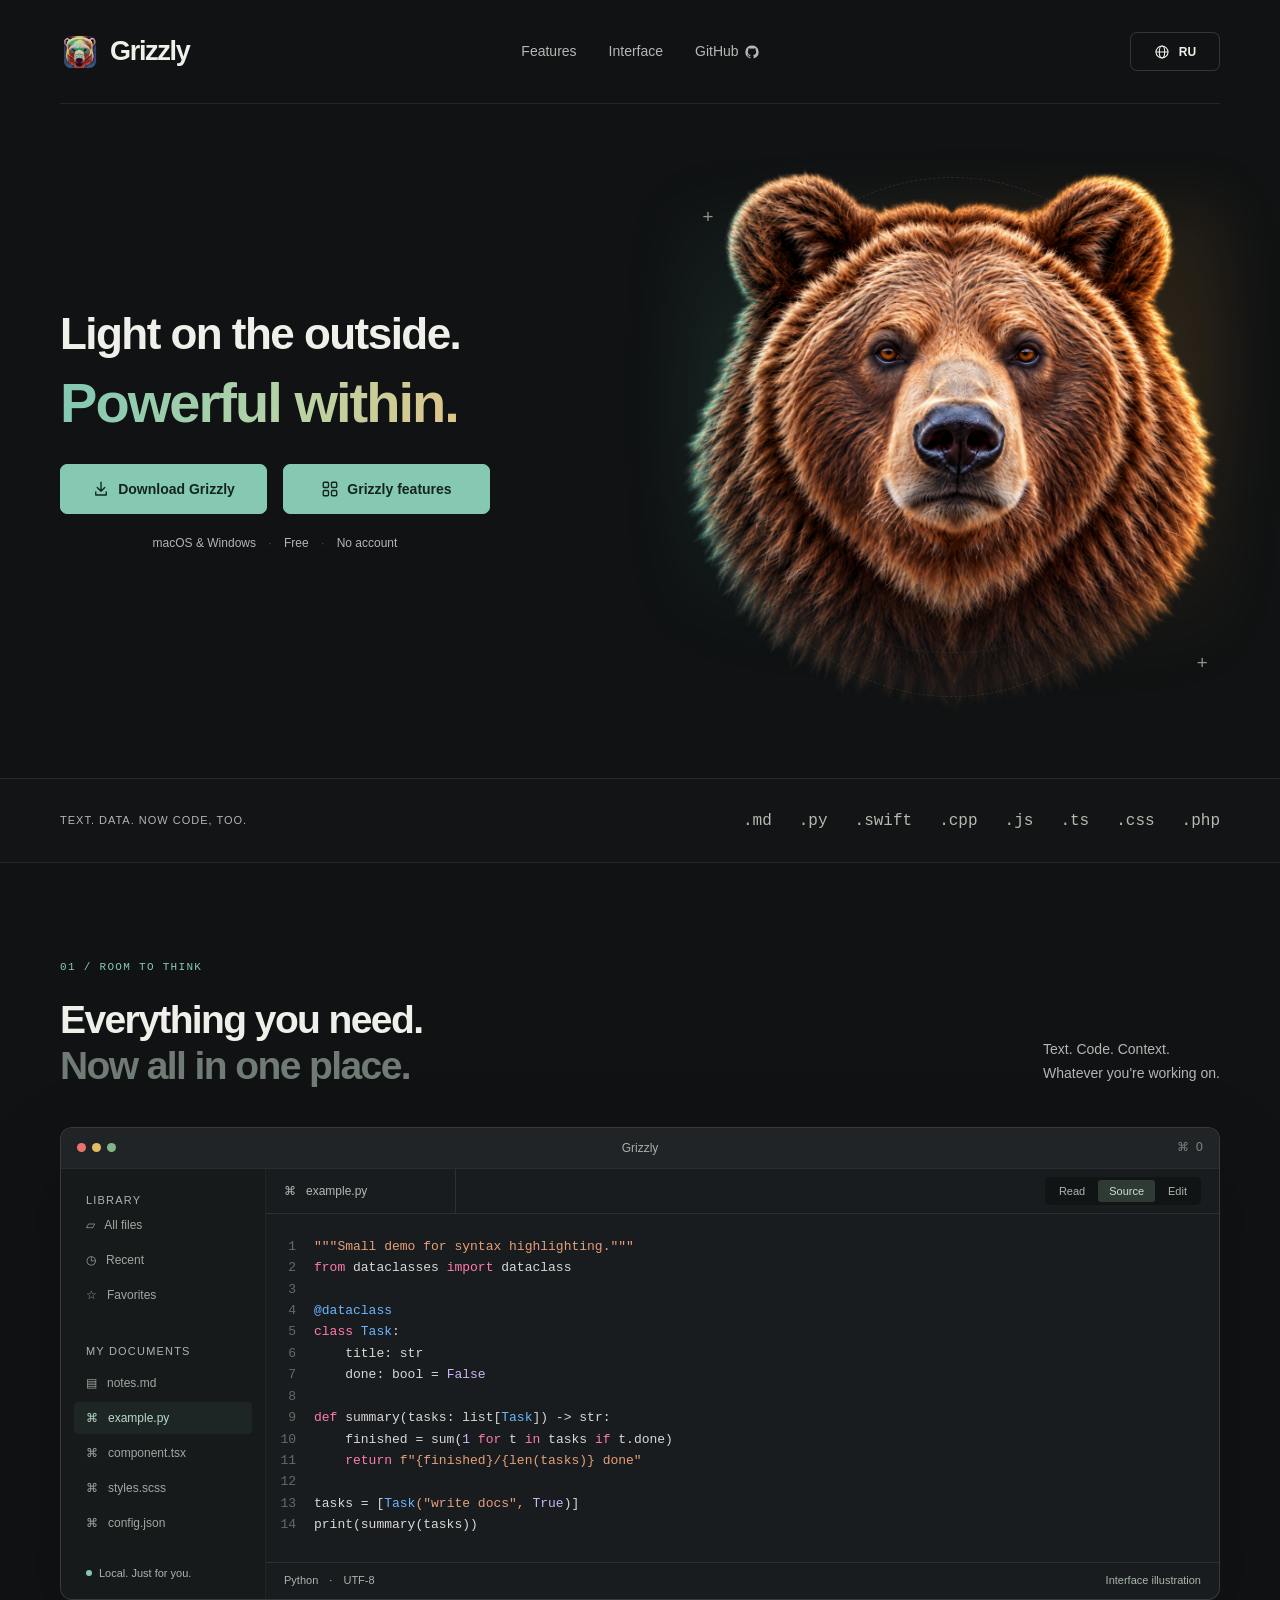
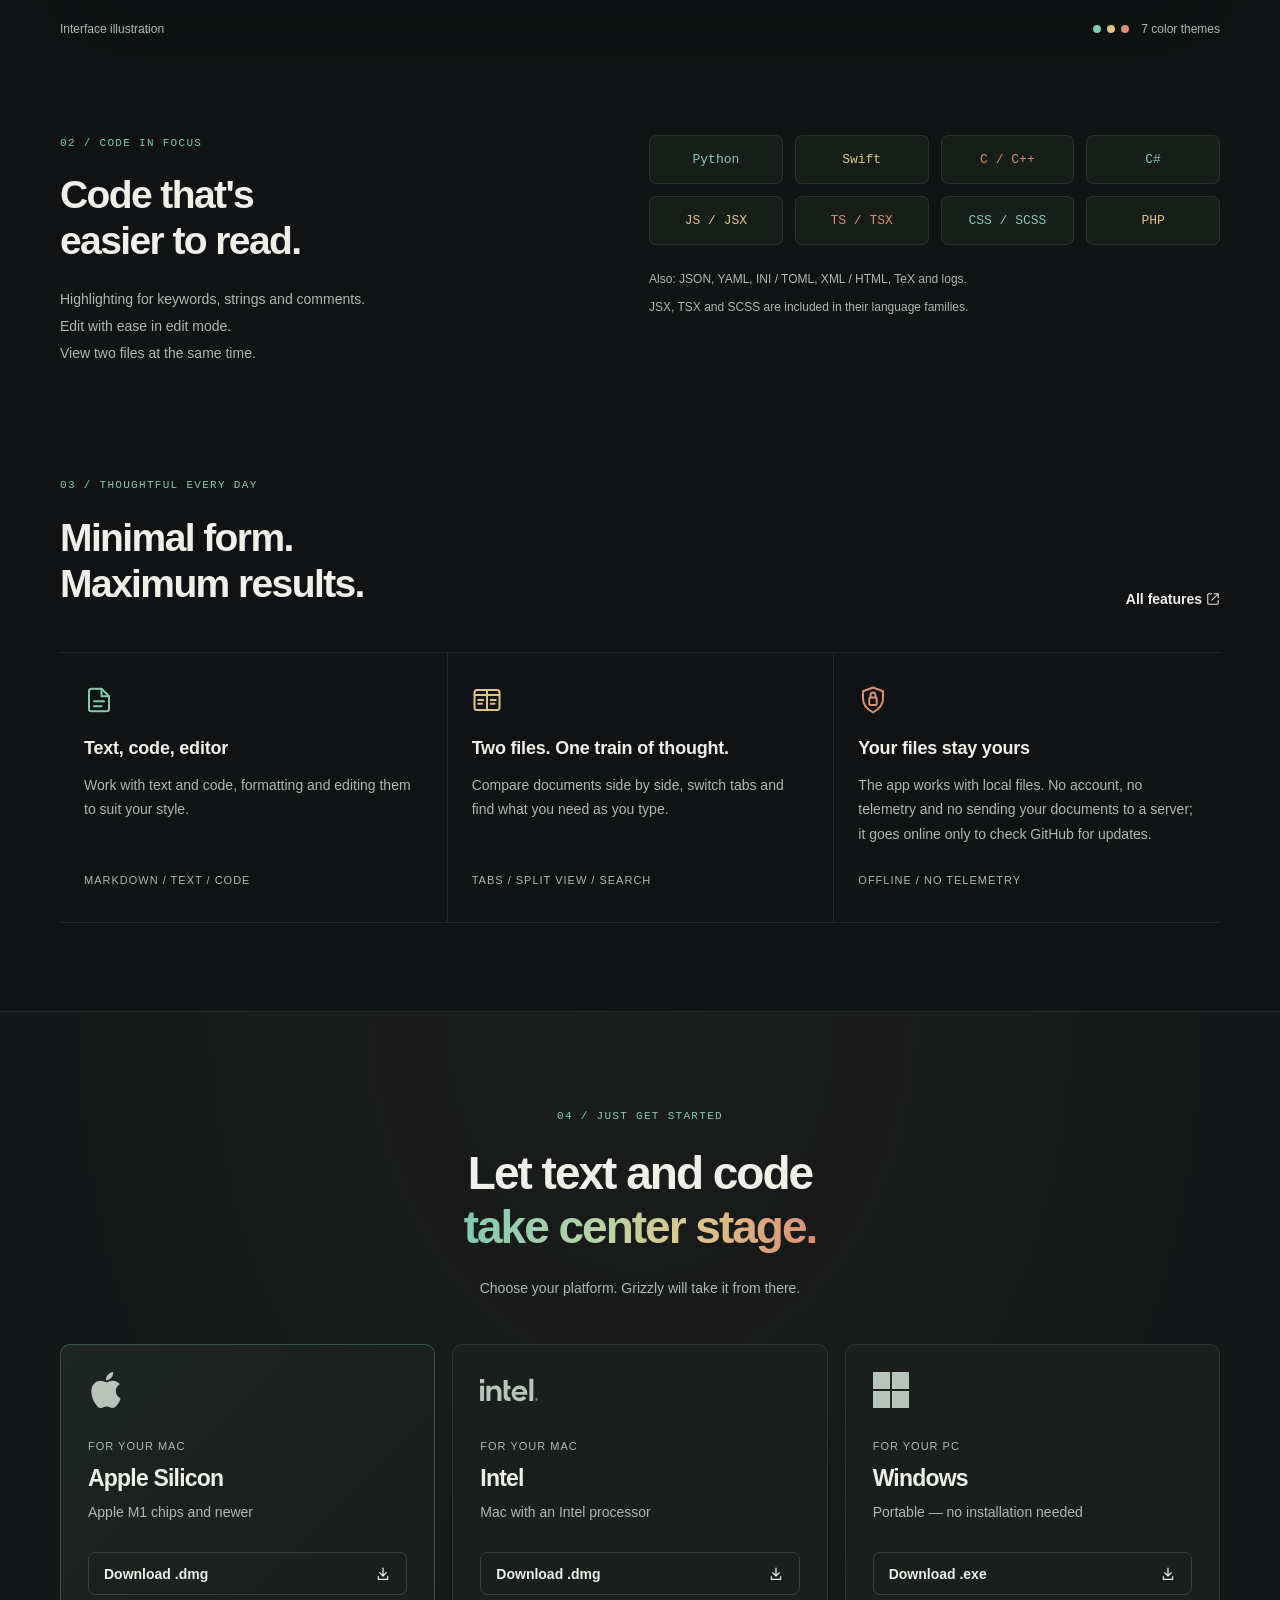
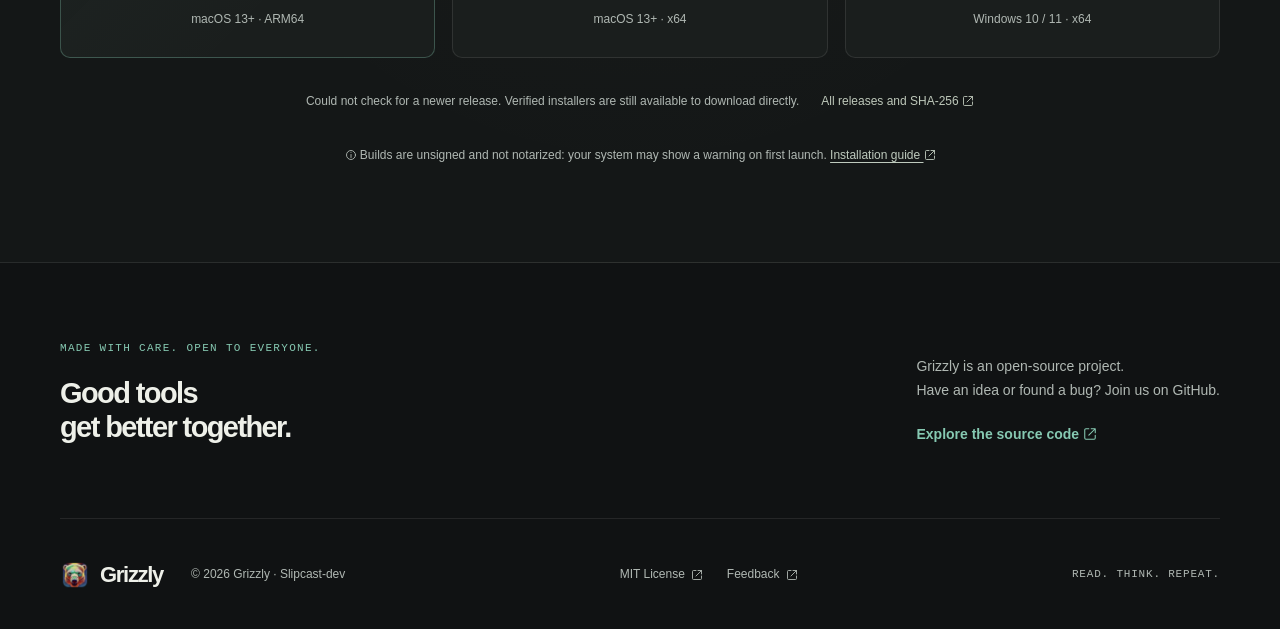
==== commit 59c5855c: "Add approved realistic grizzly hero and refresh feature copy" ====
--- a/en.html
+++ b/en.html
@@ -33,11 +33,10 @@
 <section class="hero wrap">
   <div class="hero-copy">
     <h1><span class="hero-title-lead">Light on the outside.</span><span class="hero-title-main gradient-text">Powerful within.</span></h1>
-    <p class="hero-description">Markdown, text and source code —<br>in the quiet space of Grizzly.</p>
     <div class="hero-actions"><a class="button primary" href="#download"><svg class="hero-action-icon" xmlns="http://www.w3.org/2000/svg" viewBox="0 0 24 24" width="18" height="18" fill="none" stroke="currentColor" stroke-width="1.8" stroke-linecap="round" stroke-linejoin="round" aria-hidden="true" focusable="false"><path d="M12 3v12m-5-5 5 5 5-5M5 16v4h14v-4"/></svg> Download Grizzly</a><a class="button primary" href="#features"><svg class="hero-action-icon" xmlns="http://www.w3.org/2000/svg" viewBox="0 0 24 24" width="18" height="18" fill="none" stroke="currentColor" stroke-width="1.8" stroke-linecap="round" stroke-linejoin="round" aria-hidden="true" focusable="false"><rect x="3" y="3" width="7" height="7" rx="1.5"/><rect x="14" y="3" width="7" height="7" rx="1.5"/><rect x="3" y="14" width="7" height="7" rx="1.5"/><rect x="14" y="14" width="7" height="7" rx="1.5"/></svg> Grizzly features</a></div>
     <p class="hero-meta">macOS & Windows <span>·</span> Free <span>·</span> No account</p>
   </div>
-  <div class="hero-art" aria-label="Grizzly app icon — a colorful bear"><div class="orbit orbit-one"></div><div class="orbit orbit-two"></div><img class="hero-icon" src="assets/icon.png" width="512" height="512" alt="Grizzly bear in teal, gold and coral tones"><span class="cross cross-one">+</span><span class="cross cross-two">+</span></div>
+  <div class="hero-art" aria-label="Grizzly bear in warm light"><div class="orbit orbit-one"></div><div class="orbit orbit-two"></div><img class="hero-icon" src="assets/grizzly-hero.png" width="1280" height="1280" alt="Brown grizzly with soft amber and teal rim lighting"><span class="cross cross-one">+</span><span class="cross cross-two">+</span></div>
 </section>
 <div class="format-strip"><div class="wrap formats"><span>TEXT. DATA. NOW CODE, TOO.</span><div><b>.md</b><b>.py</b><b>.swift</b><b>.cpp</b><b>.js</b><b>.ts</b><b>.css</b><b>.php</b></div></div></div>
 <section class="experience wrap section" id="experience">
@@ -87,7 +86,7 @@
 </section>
 <!-- Эмблемы Apple и Intel: https://github.com/simple-icons/simple-icons (CC0); Windows: icons/windows11.svg в версии 11.0.0 того же проекта. Товарные знаки принадлежат их владельцам. -->
 <section class="features wrap section" id="features"><div class="section-heading"><div><p class="eyebrow">03 / THOUGHTFUL EVERY DAY</p><h2>Minimal form.<br>Maximum results.</h2></div><a class="text-link" href="https://github.com/Slipcast-dev/Grizzly/blob/main/docs/en/usage.md">All features <svg class="inline-icon" xmlns="http://www.w3.org/2000/svg" viewBox="0 0 24 24" width="16" height="16" fill="none" stroke="currentColor" stroke-width="1.8" stroke-linecap="round" stroke-linejoin="round" aria-hidden="true" focusable="false"><path d="M14 3h7v7m0-7L10 14"/><path d="M10 3H5a2 2 0 0 0-2 2v14a2 2 0 0 0 2 2h14a2 2 0 0 0 2-2v-5"/></svg></a></div>
-<div class="feature-grid"><article><span class="feature-icon teal-text" aria-hidden="true"><svg xmlns="http://www.w3.org/2000/svg" viewBox="0 0 24 24" aria-hidden="true" focusable="false"><path d="M14 3H6a2 2 0 0 0-2 2v14a2 2 0 0 0 2 2h12a2 2 0 0 0 2-2V9Z"/><path d="M14 3v6h6M8 13h8M8 17h6"/></svg></span><h3>Text and code you want to read</h3><p>Markdown, text and fenced code. Now with syntax highlighting for programming languages.</p><span class="feature-note">MARKDOWN / TEXT / CODE</span></article><article><span class="feature-icon gold-text" aria-hidden="true"><svg xmlns="http://www.w3.org/2000/svg" viewBox="0 0 24 24" aria-hidden="true" focusable="false"><rect x="2" y="4" width="20" height="16" rx="2"/><path d="M12 4v16M2 8h20M5 12h4M5 15h3M15 12h4M15 15h3"/></svg></span><h3>Two files. One train of thought.</h3><p>Compare documents side by side, switch tabs and find what you need as you type.</p><span class="feature-note">TABS / SPLIT VIEW / SEARCH</span></article><article><span class="feature-icon coral-text" aria-hidden="true"><svg xmlns="http://www.w3.org/2000/svg" viewBox="0 0 24 24" aria-hidden="true" focusable="false"><path d="m12 2 8 3v6c0 5-3.5 8.5-8 11-4.5-2.5-8-6-8-11V5Z"/><rect x="9" y="10" width="6" height="6" rx="1"/><path d="M10 10V8a2 2 0 0 1 4 0v2"/></svg></span><h3>Your files stay yours</h3><p>The app works with local files. No account, no telemetry and no sending your documents to a server; it goes online only to check GitHub for updates.</p><span class="feature-note">OFFLINE / NO TELEMETRY</span></article></div>
+<div class="feature-grid"><article><span class="feature-icon teal-text" aria-hidden="true"><svg xmlns="http://www.w3.org/2000/svg" viewBox="0 0 24 24" aria-hidden="true" focusable="false"><path d="M14 3H6a2 2 0 0 0-2 2v14a2 2 0 0 0 2 2h12a2 2 0 0 0 2-2V9Z"/><path d="M14 3v6h6M8 13h8M8 17h6"/></svg></span><h3>Text, code, editor</h3><p>Work with text and code, formatting and editing them to suit your style.</p><span class="feature-note">MARKDOWN / TEXT / CODE</span></article><article><span class="feature-icon gold-text" aria-hidden="true"><svg xmlns="http://www.w3.org/2000/svg" viewBox="0 0 24 24" aria-hidden="true" focusable="false"><rect x="2" y="4" width="20" height="16" rx="2"/><path d="M12 4v16M2 8h20M5 12h4M5 15h3M15 12h4M15 15h3"/></svg></span><h3>Two files. One train of thought.</h3><p>Compare documents side by side, switch tabs and find what you need as you type.</p><span class="feature-note">TABS / SPLIT VIEW / SEARCH</span></article><article><span class="feature-icon coral-text" aria-hidden="true"><svg xmlns="http://www.w3.org/2000/svg" viewBox="0 0 24 24" aria-hidden="true" focusable="false"><path d="m12 2 8 3v6c0 5-3.5 8.5-8 11-4.5-2.5-8-6-8-11V5Z"/><rect x="9" y="10" width="6" height="6" rx="1"/><path d="M10 10V8a2 2 0 0 1 4 0v2"/></svg></span><h3>Your files stay yours</h3><p>The app works with local files. No account, no telemetry and no sending your documents to a server; it goes online only to check GitHub for updates.</p><span class="feature-note">OFFLINE / NO TELEMETRY</span></article></div>
 </section>
 <section class="download-section" id="download"><div class="wrap section"><div class="download-heading"><p class="eyebrow">04 / JUST GET STARTED</p><h2>Let text and code<br><span class="gradient-text">take center stage.</span></h2><p>Choose your platform. Grizzly will take it from there.</p></div><div class="download-grid">
 <article class="download-card"><span class="platform-symbol" aria-hidden="true"><svg xmlns="http://www.w3.org/2000/svg" viewBox="0 0 24 24" aria-hidden="true" focusable="false"><path d="M12.152 6.896c-.948 0-2.415-1.078-3.96-1.04-2.04.027-3.91 1.183-4.961 3.014-2.117 3.675-.546 9.103 1.519 12.09 1.013 1.454 2.208 3.09 3.792 3.039 1.52-.065 2.09-.987 3.935-.987 1.831 0 2.35.987 3.96.948 1.637-.026 2.676-1.48 3.676-2.948 1.156-1.688 1.636-3.325 1.662-3.415-.039-.013-3.182-1.221-3.22-4.857-.026-3.04 2.48-4.494 2.597-4.559-1.429-2.09-3.623-2.324-4.39-2.376-2-.156-3.675 1.09-4.61 1.09zM15.53 3.83c.843-1.012 1.4-2.427 1.245-3.83-1.207.052-2.662.805-3.532 1.818-.78.896-1.454 2.338-1.273 3.714 1.338.104 2.715-.688 3.559-1.701"/></svg></span><span class="platform-label">FOR YOUR MAC</span><h3>Apple Silicon</h3><p>Apple M1 chips and newer</p><a class="button download-link" data-platform="arm64" href="https://github.com/Slipcast-dev/Grizzly/releases/download/v1.3.0/Grizzly-1.3.0-arm64.dmg">Download .dmg <svg class="inline-icon" xmlns="http://www.w3.org/2000/svg" viewBox="0 0 24 24" width="16" height="16" fill="none" stroke="currentColor" stroke-width="1.8" stroke-linecap="round" stroke-linejoin="round" aria-hidden="true" focusable="false"><path d="M12 3v12m-5-5 5 5 5-5M5 16v4h14v-4"/></svg></a><span class="requirements">macOS 13+ · ARM64</span></article>
--- a/styles.css
+++ b/styles.css
@@ -1,4 +1,4 @@
-:root{color-scheme:dark;--bg:#101213;--panel:#171a1b;--text:#eef0e9;--muted:#b0b8b3;--line:#ffffff16;--teal:#86c9b2;--gold:#dec58a;--coral:#d98f77;font-family:Inter,-apple-system,BlinkMacSystemFont,"Segoe UI",sans-serif;font-synthesis:none}*{box-sizing:border-box}html{scroll-behavior:smooth;scroll-padding-top:40px}body{margin:0;background:var(--bg);color:var(--text);font-size:15px;-webkit-font-smoothing:auto}a{color:inherit;text-decoration:none}button{font:inherit}a,button{-webkit-tap-highlight-color:transparent}a:focus-visible,button:focus-visible{outline:2px solid var(--teal);outline-offset:6px}a:hover{color:var(--teal)}.wrap{width:min(1160px,calc(100% - 80px));margin-inline:auto}.header{height:104px;display:flex;align-items:center;justify-content:space-between;border-bottom:1px solid var(--line)}.brand{display:flex;align-items:center;gap:10px;font-size:27px;font-weight:750;letter-spacing:-1.3px}.brand img{object-fit:contain}.header .main-nav{display:flex;gap:32px;font-size:13px;color:#b3b9b4}.button{display:inline-flex;align-items:center;justify-content:center;gap:12px;min-height:50px;padding:0 23px;border:1px solid #ffffff26;border-radius:7px;font-size:14px;font-weight:600;transition:background .2s,transform .2s}.button:hover{background:#ffffff0b;color:var(--text);transform:translateY(-2px)}.button.small{min-height:39px;font-size:12px;padding:0 17px}.button.primary{background:var(--teal);color:#13251e;border-color:var(--teal)}.button.primary:hover{background:#a0ddc8}.hero{display:grid;grid-template-columns:1.55fr 1fr;gap:30px;align-items:center;min-height:560px;padding-block:62px 70px}.status-dot{display:inline-block;width:6px;height:6px;border-radius:50%;background:var(--teal);flex-shrink:0}h1{font-size:clamp(46px,5.4vw,72px);line-height:1.08;font-weight:650;letter-spacing:-3.8px;margin:28px 0 25px}.gradient-text{background:linear-gradient(105deg,var(--teal) 4%,#b8d3a5 40%,var(--gold) 66%,var(--coral) 98%);color:transparent;background-clip:text;-webkit-background-clip:text}.hero-description{font-size:16px;color:var(--muted);line-height:1.85}.hero-actions{display:flex;align-items:center;gap:26px;margin-top:31px}.text-link{font-size:13px;font-weight:550}.hero-meta{font-size:11px;color:#858d87;margin-top:19px}.hero-meta span{margin:0 9px;color:#4a524e}.hero-art{position:relative;min-height:435px;display:flex;align-items:center;justify-content:center;isolation:isolate}.hero-art:before{content:"";position:absolute;inset:40px -10px;background:radial-gradient(ellipse at 35% 40%,#7acbb31c,transparent 60%),radial-gradient(ellipse at 70% 65%,#d98f7719,transparent 60%);filter:blur(25px);z-index:-2}.hero-icon{width:360px;max-width:85%;height:auto;filter:drop-shadow(0 22px 35px #0007);transform:rotate(-6deg);z-index:1}.orbit{position:absolute;max-width:100%;border:1px solid #b7cbb513;width:420px;height:420px;border-radius:50%;transform:scaleY(.92)}.orbit-two{width:475px;height:475px;transform:scaleX(.91);border-style:dashed}.cross{position:absolute;color:#8a9388;font-family:monospace;font-size:19px}.cross-one{top:55px;left:18px}.cross-two{bottom:47px;right:12px}.format-strip{border-block:1px solid var(--line);background:#ffffff02}.formats{min-height:83px;display:flex;align-items:center;justify-content:space-between;gap:30px}.formats>span{font-size:9px;letter-spacing:1.5px;color:#7e8981}.formats>div{display:flex;align-items:center;gap:27px;font-family:ui-monospace,monospace}.formats b{font-size:16px;color:#b3bbb1;font-weight:450}.formats div>span{font-size:10px;color:#7e8981}.section{padding-block:96px}.section-heading{display:flex;align-items:end;justify-content:space-between;gap:32px;margin-bottom:38px}.eyebrow{font-family:ui-monospace,monospace;font-size:9px;letter-spacing:1.8px;color:var(--teal);margin:0 0 20px}h2{font-size:39px;line-height:1.18;font-weight:560;letter-spacing:-1.6px;margin:0}.muted{color:#717b75}.section-intro{font-size:13px;line-height:1.9;color:var(--muted);margin:0 0 3px}.app-window{border:1px solid #ffffff22;border-radius:12px;overflow:hidden;background:#191c1e;box-shadow:0 30px 90px #0003}.window-top{height:41px;background:#202426;border-bottom:1px solid #ffffff0b;display:flex;align-items:center;justify-content:space-between;padding:0 16px;font-size:11px;color:#a9b0aa}.traffic{display:flex;gap:6px;width:50px}.traffic i{width:9px;height:9px;border-radius:50%;background:#ec736b}.traffic i:nth-child(2){background:#e3bb61}.traffic i:nth-child(3){background:#83b58a}.window-shortcut{font-family:monospace;width:50px;text-align:right;color:#79817d}.app-body{display:flex;min-height:430px}.app-sidebar{width:205px;flex-shrink:0;border-right:1px solid #ffffff0b;background:#161a1b;padding:25px 13px 20px;position:relative}.sidebar-title{font-size:9px;letter-spacing:1.2px;color:#747e77;padding-inline:12px;display:flex;justify-content:space-between}.sidebar-title span{font-size:13px}.app-sidebar p{font-size:11px;color:#9fa8a0;padding:9px 12px;margin:3px 0;border-radius:4px}.folder-title{margin-top:34px;margin-bottom:10px}.app-sidebar .selected{background:#86c9b211;color:#b8d9c9}.sidebar-bottom{position:absolute;bottom:20px;left:25px;display:flex;align-items:center;gap:7px;font-size:9px;color:#75847b}.document{flex:1;min-width:0;display:flex;flex-direction:column}.document-toolbar{height:45px;border-bottom:1px solid var(--line);display:flex;align-items:center;justify-content:space-between;padding-right:18px}.file-tab{font-size:10px;color:#b0bbb2;border-right:1px solid var(--line);height:100%;padding:15px 18px;min-width:190px}.file-tab>span{float:right;color:#606e65}.mode-switch{display:flex;gap:2px;padding:3px;border-radius:5px;background:#101415}.mode-switch button{border:0;border-radius:3px;background:transparent;color:#8c9790;font-size:9px;padding:5px 11px;cursor:pointer}.mode-switch button.active{background:#303a34;color:#c6dfcf}.document-status{display:flex;justify-content:space-between;border-top:1px solid var(--line);padding:9px 18px;font-size:8px;color:#7c8980;margin-top:auto}.document-status span span{padding-inline:8px}.source-content{margin:0;padding:38px 45px;white-space:pre-wrap;line-height:1.9;font-size:12px;color:#abd0b7;flex:1;min-height:340px}.preview-caption{display:flex;justify-content:space-between;margin-top:20px;font-size:10px;color:#7d8880}.preview-caption>div{display:flex;align-items:center;gap:6px}.preview-caption div>span:last-child{margin-left:6px}.swatch{width:8px;height:8px;border-radius:50%}.teal{background:var(--teal)}.gold{background:var(--gold)}.coral{background:var(--coral)}.features{padding-top:15px;padding-bottom:88px}.features .section-heading{margin-bottom:45px}.feature-grid{display:grid;grid-template-columns:repeat(3,1fr);border-block:1px solid var(--line)}.feature-grid article{padding:31px 30px 29px 0}.feature-grid article+article{border-left:1px solid var(--line);padding-left:30px}.feature-icon{display:block;width:30px;height:30px}.feature-icon svg{display:block;width:100%;height:100%;fill:none;stroke:currentColor;stroke-width:1.6;stroke-linecap:round;stroke-linejoin:round}.teal-text{color:var(--teal)}.gold-text{color:var(--gold)}.coral-text{color:var(--coral)}.feature-grid h3{font-size:17px;font-weight:550;letter-spacing:-.4px;margin:24px 0 13px}.feature-grid p{font-size:12px;color:var(--muted);line-height:1.9;max-width:290px}.feature-note{display:block;margin-top:28px;font-size:8px;letter-spacing:1.3px;color:#76877c}.download-section{border-block:1px solid var(--line);background:radial-gradient(ellipse at 50% 0,#bcb7850a,transparent 65%),#141717}.download-heading{text-align:center}.download-heading h2{font-size:46px;letter-spacing:-2px}.download-heading>p:last-child{font-size:13px;color:var(--muted);margin:22px 0 43px}.download-grid{display:grid;grid-template-columns:repeat(3,1fr);gap:17px}.download-card{background:#1a1e1d;border:1px solid #ffffff18;border-radius:10px;padding:27px;position:relative}.download-card:first-child{border-color:#86c9b24f;background:linear-gradient(135deg,#86c9b20b,transparent 70%),#1a1e1d}.platform-symbol{display:block;width:36px;height:36px;color:#b6c4b9;margin-bottom:28px}.platform-symbol svg{display:block;width:100%;height:100%;fill:currentColor}.platform-symbol.intel-symbol{width:58px}.platform-label{font-size:8px;letter-spacing:1.5px;color:#808e84}.download-card h3{font-size:23px;letter-spacing:-.8px;font-weight:550;margin:12px 0 8px}.download-card p{font-size:12px;color:var(--muted);margin:0 0 28px}.download-card .button{width:100%;justify-content:space-between;min-height:43px;font-size:12px;padding-inline:15px;background:transparent;color:var(--text);border-color:#ffffff26;transition:background .2s,color .2s,border-color .2s,transform .2s}.download-card .button:hover{background:var(--teal);color:#13251e;border-color:var(--teal)}.requirements{display:block;font-size:9px;text-align:center;margin-top:14px;color:#849187}.download-details{display:flex;justify-content:center;align-items:center;gap:22px;flex-wrap:wrap;font-size:10px;color:#8c998e;margin-top:21px}.download-details a{color:#bec8ba}.install-note{font-size:10px;line-height:1.8;color:#8b978c;text-align:center;margin:21px auto 0;max-width:820px}.install-note a{color:#bfcbbe;text-decoration:underline;text-underline-offset:3px}.install-note>span{margin-right:5px}.open-source{display:flex;justify-content:space-between;align-items:center;gap:40px;padding-block:74px}.open-source h2{font-size:29px;margin-top:18px}.open-source p{font-size:12px;color:var(--muted);line-height:1.9;margin-bottom:22px}.open-source .text-link{color:var(--teal)}footer{display:flex;align-items:center;gap:30px;min-height:95px;border-top:1px solid var(--line);font-size:9px;color:#7c897f}footer .brand{font-size:22px;color:var(--text)}footer>div{display:flex;gap:23px}.footer-tag{margin-left:auto;font-family:monospace;font-size:8px;letter-spacing:1.4px}.skip{position:absolute;left:20px;top:-80px;padding:10px;background:var(--teal);color:var(--bg);z-index:10}.skip:focus{top:10px}[hidden]{display:none!important}@media(min-width:1400px){.hero{min-height:660px}.hero-icon{width:390px}.hero-art{min-height:460px}}@media(max-width:1000px){.wrap{width:calc(100% - 48px)}.hero{gap:0}.hero-icon{width:310px}.orbit{width:330px;height:330px}.orbit-two{width:370px;height:370px}.hero-art{min-height:390px}.formats>div{gap:16px}.formats>span{max-width:150px;line-height:1.7}.feature-grid h3{font-size:15px}.feature-grid article{padding-right:20px}.feature-grid article+article{padding-left:20px}footer{gap:20px}.footer-tag{display:none}}@media(max-width:700px){.wrap{width:calc(100% - 36px)}.header{height:78px}.header .main-nav{gap:18px}.header .main-nav a{font-size:11px}.header .main-nav a:nth-child(-n+2){display:none}.brand{font-size:25px}.hero{grid-template-columns:1fr;padding-block:35px 40px;gap:26px}.hero-copy{text-align:center}h1{font-size:52px;letter-spacing:-2.8px;margin-top:26px}.hero-description{font-size:14px}.hero-actions{justify-content:center;gap:20px}.hero-actions .button{font-size:12px}.text-link{font-size:12px}.hero-meta{font-size:10px}.hero-art{min-height:325px;max-width:370px;width:100%;margin:auto}.hero-icon{width:270px}.orbit{width:290px;height:290px}.orbit-two{width:325px;height:325px}.formats{flex-direction:column;gap:17px;justify-content:center;padding-block:22px}.formats>span{max-width:none;font-size:8px}.formats>div{gap:17px;flex-wrap:wrap;justify-content:center}.formats b{font-size:13px}.formats div>span{font-size:9px}.section{padding-block:58px}.section-heading{display:block;margin-bottom:27px}h2{font-size:31px;letter-spacing:-1.3px}.eyebrow{font-size:8px;letter-spacing:1.3px;margin-bottom:17px}.section-intro{margin-top:20px;font-size:12px}.section-intro br{display:none}.app-sidebar{display:none}.app-body{min-height:360px}.document-toolbar{padding-right:8px}.file-tab{min-width:135px;padding-inline:12px}.mode-switch button{padding-inline:8px}.document-status{font-size:7px;padding-inline:12px}.preview-caption{font-size:8px;gap:16px}.preview-caption>span{max-width:150px}.preview-caption>div{gap:3px}.preview-caption div>span:last-child{margin-left:3px}.swatch{width:6px;height:6px}.features{padding-top:5px}.features .section-heading>a{display:inline-block;margin-top:20px}.feature-grid{grid-template-columns:1fr}.feature-grid article,.feature-grid article+article{padding:24px 0;border-left:0}.feature-grid article+article{border-top:1px solid var(--line)}.feature-grid h3{margin-top:15px;font-size:18px}.feature-grid p{max-width:none}.feature-note{margin-top:20px}.download-heading h2{font-size:35px;letter-spacing:-1.5px}.download-heading>p:last-child{font-size:12px;line-height:1.8}.download-grid{grid-template-columns:1fr}.download-card{padding:25px}.platform-symbol{float:right;margin-bottom:0}.download-card h3{font-size:25px}.download-card p{margin-bottom:20px}.download-details{gap:4px;text-align:center;line-height:1.8}.download-details p{margin-bottom:3px}.install-note{font-size:10px;margin-top:20px}.open-source{display:block;padding-block:49px}.open-source h2{font-size:29px}.open-source>div+div{margin-top:25px}footer{flex-wrap:wrap;gap:20px;padding-block:24px}footer>div{width:100%;gap:22px}footer>span{margin-left:auto}.source-content{font-size:10px;padding:26px 20px;min-height:280px}}@media(prefers-reduced-motion:reduce){html{scroll-behavior:auto}*,*:before,*:after{transition:none!important;transform:none!important}}
+:root{color-scheme:dark;--bg:#101213;--panel:#171a1b;--text:#eef0e9;--muted:#b0b8b3;--line:#ffffff16;--teal:#86c9b2;--gold:#dec58a;--coral:#d98f77;font-family:Inter,-apple-system,BlinkMacSystemFont,"Segoe UI",sans-serif;font-synthesis:none}*{box-sizing:border-box}html{scroll-behavior:smooth;scroll-padding-top:40px}body{margin:0;background:var(--bg);color:var(--text);font-size:15px;-webkit-font-smoothing:auto}a{color:inherit;text-decoration:none}button{font:inherit}a,button{-webkit-tap-highlight-color:transparent}a:focus-visible,button:focus-visible{outline:2px solid var(--teal);outline-offset:6px}a:hover{color:var(--teal)}.wrap{width:min(1160px,calc(100% - 80px));margin-inline:auto}.header{height:104px;display:flex;align-items:center;justify-content:space-between;border-bottom:1px solid var(--line)}.brand{display:flex;align-items:center;gap:10px;font-size:27px;font-weight:750;letter-spacing:-1.3px}.brand img{object-fit:contain}.header .main-nav{display:flex;gap:32px;font-size:13px;color:#b3b9b4}.button{display:inline-flex;align-items:center;justify-content:center;gap:12px;min-height:50px;padding:0 23px;border:1px solid #ffffff26;border-radius:7px;font-size:14px;font-weight:600;transition:background .2s,transform .2s}.button:hover{background:#ffffff0b;color:var(--text);transform:translateY(-2px)}.button.small{min-height:39px;font-size:12px;padding:0 17px}.button.primary{background:var(--teal);color:#13251e;border-color:var(--teal)}.button.primary:hover{background:#a0ddc8}.hero{display:grid;grid-template-columns:1.55fr 1fr;gap:30px;align-items:center;min-height:560px;padding-block:62px 70px}.status-dot{display:inline-block;width:6px;height:6px;border-radius:50%;background:var(--teal);flex-shrink:0}h1{font-size:clamp(46px,5.4vw,72px);line-height:1.08;font-weight:650;letter-spacing:-3.8px;margin:28px 0 25px}.gradient-text{background:linear-gradient(105deg,var(--teal) 4%,#b8d3a5 40%,var(--gold) 66%,var(--coral) 98%);color:transparent;background-clip:text;-webkit-background-clip:text}.hero-actions{display:flex;align-items:center;gap:26px;margin-top:31px}.text-link{font-size:13px;font-weight:550}.hero-meta{font-size:11px;color:#858d87;margin-top:19px}.hero-meta span{margin:0 9px;color:#4a524e}.hero-art{position:relative;min-height:435px;display:flex;align-items:center;justify-content:center;isolation:isolate}.hero-art:before{content:"";position:absolute;inset:40px -10px;background:radial-gradient(ellipse at 35% 40%,#7acbb31c,transparent 60%),radial-gradient(ellipse at 70% 65%,#d98f7719,transparent 60%);filter:blur(25px);z-index:-2}.hero-icon{width:360px;max-width:85%;height:auto;filter:drop-shadow(0 22px 35px #0007);transform:rotate(-6deg);z-index:1}.orbit{position:absolute;max-width:100%;border:1px solid #b7cbb513;width:420px;height:420px;border-radius:50%;transform:scaleY(.92)}.orbit-two{width:475px;height:475px;transform:scaleX(.91);border-style:dashed}.cross{position:absolute;color:#8a9388;font-family:monospace;font-size:19px}.cross-one{top:55px;left:18px}.cross-two{bottom:47px;right:12px}.format-strip{border-block:1px solid var(--line);background:#ffffff02}.formats{min-height:83px;display:flex;align-items:center;justify-content:space-between;gap:30px}.formats>span{font-size:9px;letter-spacing:1.5px;color:#7e8981}.formats>div{display:flex;align-items:center;gap:27px;font-family:ui-monospace,monospace}.formats b{font-size:16px;color:#b3bbb1;font-weight:450}.formats div>span{font-size:10px;color:#7e8981}.section{padding-block:96px}.section-heading{display:flex;align-items:end;justify-content:space-between;gap:32px;margin-bottom:38px}.eyebrow{font-family:ui-monospace,monospace;font-size:9px;letter-spacing:1.8px;color:var(--teal);margin:0 0 20px}h2{font-size:39px;line-height:1.18;font-weight:560;letter-spacing:-1.6px;margin:0}.muted{color:#717b75}.section-intro{font-size:13px;line-height:1.9;color:var(--muted);margin:0 0 3px}.app-window{border:1px solid #ffffff22;border-radius:12px;overflow:hidden;background:#191c1e;box-shadow:0 30px 90px #0003}.window-top{height:41px;background:#202426;border-bottom:1px solid #ffffff0b;display:flex;align-items:center;justify-content:space-between;padding:0 16px;font-size:11px;color:#a9b0aa}.traffic{display:flex;gap:6px;width:50px}.traffic i{width:9px;height:9px;border-radius:50%;background:#ec736b}.traffic i:nth-child(2){background:#e3bb61}.traffic i:nth-child(3){background:#83b58a}.window-shortcut{font-family:monospace;width:50px;text-align:right;color:#79817d}.app-body{display:flex;min-height:430px}.app-sidebar{width:205px;flex-shrink:0;border-right:1px solid #ffffff0b;background:#161a1b;padding:25px 13px 20px;position:relative}.sidebar-title{font-size:9px;letter-spacing:1.2px;color:#747e77;padding-inline:12px;display:flex;justify-content:space-between}.sidebar-title span{font-size:13px}.app-sidebar p{font-size:11px;color:#9fa8a0;padding:9px 12px;margin:3px 0;border-radius:4px}.folder-title{margin-top:34px;margin-bottom:10px}.app-sidebar .selected{background:#86c9b211;color:#b8d9c9}.sidebar-bottom{position:absolute;bottom:20px;left:25px;display:flex;align-items:center;gap:7px;font-size:9px;color:#75847b}.document{flex:1;min-width:0;display:flex;flex-direction:column}.document-toolbar{height:45px;border-bottom:1px solid var(--line);display:flex;align-items:center;justify-content:space-between;padding-right:18px}.file-tab{font-size:10px;color:#b0bbb2;border-right:1px solid var(--line);height:100%;padding:15px 18px;min-width:190px}.file-tab>span{float:right;color:#606e65}.mode-switch{display:flex;gap:2px;padding:3px;border-radius:5px;background:#101415}.mode-switch button{border:0;border-radius:3px;background:transparent;color:#8c9790;font-size:9px;padding:5px 11px;cursor:pointer}.mode-switch button.active{background:#303a34;color:#c6dfcf}.document-status{display:flex;justify-content:space-between;border-top:1px solid var(--line);padding:9px 18px;font-size:8px;color:#7c8980;margin-top:auto}.document-status span span{padding-inline:8px}.source-content{margin:0;padding:38px 45px;white-space:pre-wrap;line-height:1.9;font-size:12px;color:#abd0b7;flex:1;min-height:340px}.preview-caption{display:flex;justify-content:space-between;margin-top:20px;font-size:10px;color:#7d8880}.preview-caption>div{display:flex;align-items:center;gap:6px}.preview-caption div>span:last-child{margin-left:6px}.swatch{width:8px;height:8px;border-radius:50%}.teal{background:var(--teal)}.gold{background:var(--gold)}.coral{background:var(--coral)}.features{padding-top:15px;padding-bottom:88px}.features .section-heading{margin-bottom:45px}.feature-grid{display:grid;grid-template-columns:repeat(3,1fr);border-block:1px solid var(--line)}.feature-grid article{padding:31px 30px 29px 0}.feature-grid article+article{border-left:1px solid var(--line);padding-left:30px}.feature-icon{display:block;width:30px;height:30px}.feature-icon svg{display:block;width:100%;height:100%;fill:none;stroke:currentColor;stroke-width:1.6;stroke-linecap:round;stroke-linejoin:round}.teal-text{color:var(--teal)}.gold-text{color:var(--gold)}.coral-text{color:var(--coral)}.feature-grid h3{font-size:17px;font-weight:550;letter-spacing:-.4px;margin:24px 0 13px}.feature-grid p{font-size:12px;color:var(--muted);line-height:1.9;max-width:290px}.feature-note{display:block;margin-top:28px;font-size:8px;letter-spacing:1.3px;color:#76877c}.download-section{border-block:1px solid var(--line);background:radial-gradient(ellipse at 50% 0,#bcb7850a,transparent 65%),#141717}.download-heading{text-align:center}.download-heading h2{font-size:46px;letter-spacing:-2px}.download-heading>p:last-child{font-size:13px;color:var(--muted);margin:22px 0 43px}.download-grid{display:grid;grid-template-columns:repeat(3,1fr);gap:17px}.download-card{background:#1a1e1d;border:1px solid #ffffff18;border-radius:10px;padding:27px;position:relative}.download-card:first-child{border-color:#86c9b24f;background:linear-gradient(135deg,#86c9b20b,transparent 70%),#1a1e1d}.platform-symbol{display:block;width:36px;height:36px;color:#b6c4b9;margin-bottom:28px}.platform-symbol svg{display:block;width:100%;height:100%;fill:currentColor}.platform-symbol.intel-symbol{width:58px}.platform-label{font-size:8px;letter-spacing:1.5px;color:#808e84}.download-card h3{font-size:23px;letter-spacing:-.8px;font-weight:550;margin:12px 0 8px}.download-card p{font-size:12px;color:var(--muted);margin:0 0 28px}.download-card .button{width:100%;justify-content:space-between;min-height:43px;font-size:12px;padding-inline:15px;background:transparent;color:var(--text);border-color:#ffffff26;transition:background .2s,color .2s,border-color .2s,transform .2s}.download-card .button:hover{background:var(--teal);color:#13251e;border-color:var(--teal)}.requirements{display:block;font-size:9px;text-align:center;margin-top:14px;color:#849187}.download-details{display:flex;justify-content:center;align-items:center;gap:22px;flex-wrap:wrap;font-size:10px;color:#8c998e;margin-top:21px}.download-details a{color:#bec8ba}.install-note{font-size:10px;line-height:1.8;color:#8b978c;text-align:center;margin:21px auto 0;max-width:820px}.install-note a{color:#bfcbbe;text-decoration:underline;text-underline-offset:3px}.install-note>span{margin-right:5px}.open-source{display:flex;justify-content:space-between;align-items:center;gap:40px;padding-block:74px}.open-source h2{font-size:29px;margin-top:18px}.open-source p{font-size:12px;color:var(--muted);line-height:1.9;margin-bottom:22px}.open-source .text-link{color:var(--teal)}footer{display:flex;align-items:center;gap:30px;min-height:95px;border-top:1px solid var(--line);font-size:9px;color:#7c897f}footer .brand{font-size:22px;color:var(--text)}footer>div{display:flex;gap:23px}.footer-tag{margin-left:auto;font-family:monospace;font-size:8px;letter-spacing:1.4px}.skip{position:absolute;left:20px;top:-80px;padding:10px;background:var(--teal);color:var(--bg);z-index:10}.skip:focus{top:10px}[hidden]{display:none!important}@media(min-width:1400px){.hero{min-height:660px}.hero-icon{width:390px}.hero-art{min-height:460px}}@media(max-width:1000px){.wrap{width:calc(100% - 48px)}.hero{gap:0}.hero-icon{width:310px}.orbit{width:330px;height:330px}.orbit-two{width:370px;height:370px}.hero-art{min-height:390px}.formats>div{gap:16px}.formats>span{max-width:150px;line-height:1.7}.feature-grid h3{font-size:15px}.feature-grid article{padding-right:20px}.feature-grid article+article{padding-left:20px}footer{gap:20px}.footer-tag{display:none}}@media(max-width:700px){.wrap{width:calc(100% - 36px)}.header{height:78px}.header .main-nav{gap:18px}.header .main-nav a{font-size:11px}.header .main-nav a:nth-child(-n+2){display:none}.brand{font-size:25px}.hero{grid-template-columns:1fr;padding-block:35px 40px;gap:26px}.hero-copy{text-align:center}h1{font-size:52px;letter-spacing:-2.8px;margin-top:26px}.hero-actions{justify-content:center;gap:20px}.hero-actions .button{font-size:12px}.text-link{font-size:12px}.hero-meta{font-size:10px}.hero-art{min-height:325px;max-width:370px;width:100%;margin:auto}.hero-icon{width:270px}.orbit{width:290px;height:290px}.orbit-two{width:325px;height:325px}.formats{flex-direction:column;gap:17px;justify-content:center;padding-block:22px}.formats>span{max-width:none;font-size:8px}.formats>div{gap:17px;flex-wrap:wrap;justify-content:center}.formats b{font-size:13px}.formats div>span{font-size:9px}.section{padding-block:58px}.section-heading{display:block;margin-bottom:27px}h2{font-size:31px;letter-spacing:-1.3px}.eyebrow{font-size:8px;letter-spacing:1.3px;margin-bottom:17px}.section-intro{margin-top:20px;font-size:12px}.section-intro br{display:none}.app-sidebar{display:none}.app-body{min-height:360px}.document-toolbar{padding-right:8px}.file-tab{min-width:135px;padding-inline:12px}.mode-switch button{padding-inline:8px}.document-status{font-size:7px;padding-inline:12px}.preview-caption{font-size:8px;gap:16px}.preview-caption>span{max-width:150px}.preview-caption>div{gap:3px}.preview-caption div>span:last-child{margin-left:3px}.swatch{width:6px;height:6px}.features{padding-top:5px}.features .section-heading>a{display:inline-block;margin-top:20px}.feature-grid{grid-template-columns:1fr}.feature-grid article,.feature-grid article+article{padding:24px 0;border-left:0}.feature-grid article+article{border-top:1px solid var(--line)}.feature-grid h3{margin-top:15px;font-size:18px}.feature-grid p{max-width:none}.feature-note{margin-top:20px}.download-heading h2{font-size:35px;letter-spacing:-1.5px}.download-heading>p:last-child{font-size:12px;line-height:1.8}.download-grid{grid-template-columns:1fr}.download-card{padding:25px}.platform-symbol{float:right;margin-bottom:0}.download-card h3{font-size:25px}.download-card p{margin-bottom:20px}.download-details{gap:4px;text-align:center;line-height:1.8}.download-details p{margin-bottom:3px}.install-note{font-size:10px;margin-top:20px}.open-source{display:block;padding-block:49px}.open-source h2{font-size:29px}.open-source>div+div{margin-top:25px}footer{flex-wrap:wrap;gap:20px;padding-block:24px}footer>div{width:100%;gap:22px}footer>span{margin-left:auto}.source-content{font-size:10px;padding:26px 20px;min-height:280px}}@media(prefers-reduced-motion:reduce){html{scroll-behavior:auto}*,*:before,*:after{transition:none!important;transform:none!important}}
 
 .language-toggle{min-width:90px;gap:9px;white-space:nowrap;flex-shrink:0}.language-toggle svg{display:block;width:16px;height:16px;flex-shrink:0}@media(max-width:700px){.header .main-nav{display:none}}
 
@@ -93,3 +93,16 @@
  footer>span{margin-left:0}
  .footer-tag{display:block}
 }
+
+/* Realistic grizzly hero: existing app emblems remain unchanged. */
+.hero{grid-template-columns:1.12fr 1fr;min-height:620px;gap:24px;padding-block:48px 56px}
+.hero h1{margin-bottom:28px}
+.hero-actions{margin-top:0}
+.hero-art{min-height:560px}
+.hero-art:before{inset:8% -2% 3%;background:radial-gradient(ellipse at 28% 40%,#3c9b8729,transparent 60%),radial-gradient(ellipse at 76% 33%,#ce89362e,transparent 65%);filter:blur(26px)}
+.hero-icon{width:570px;max-width:112%;height:auto;transform:none;filter:none;mask-image:linear-gradient(#000 0%,#000 74%,transparent 100%);-webkit-mask-image:linear-gradient(#000 0%,#000 74%,transparent 100%)}
+.orbit{width:470px;height:470px;border-color:#86c9b219}
+.orbit-two{width:520px;height:520px;border-color:#dec58a20}
+@media(max-width:1000px){.hero-art{min-height:420px}.hero-icon{width:440px}.orbit{width:380px;height:380px}.orbit-two{width:420px;height:420px}}
+@media(max-width:900px){.hero{grid-template-columns:1fr;gap:12px}.hero-art{max-width:470px;min-height:440px}.hero-icon{max-width:105%}}
+@media(max-width:700px){.hero{padding-block:35px 28px;gap:14px}.hero-art{max-width:370px;min-height:340px}.hero-icon{width:360px;max-width:100%}.orbit{width:310px;height:310px}.orbit-two{width:340px;height:340px}}
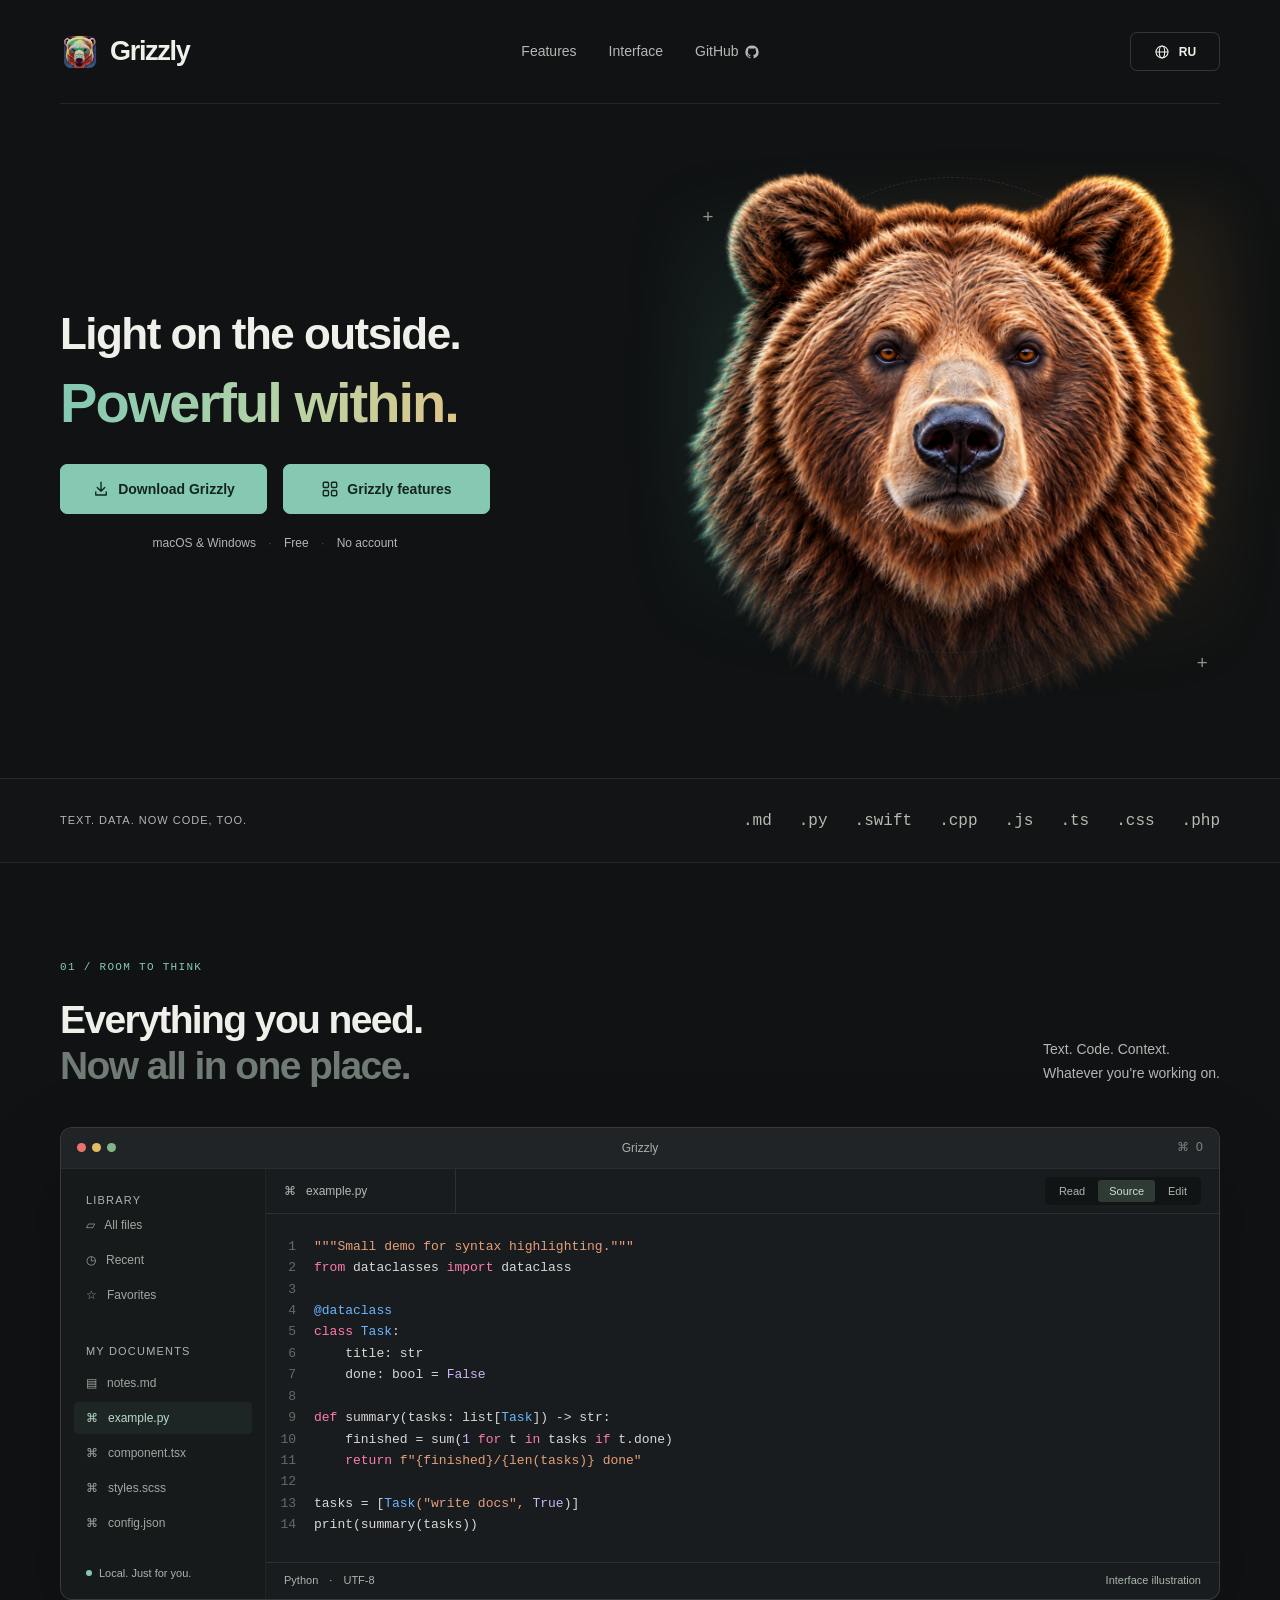
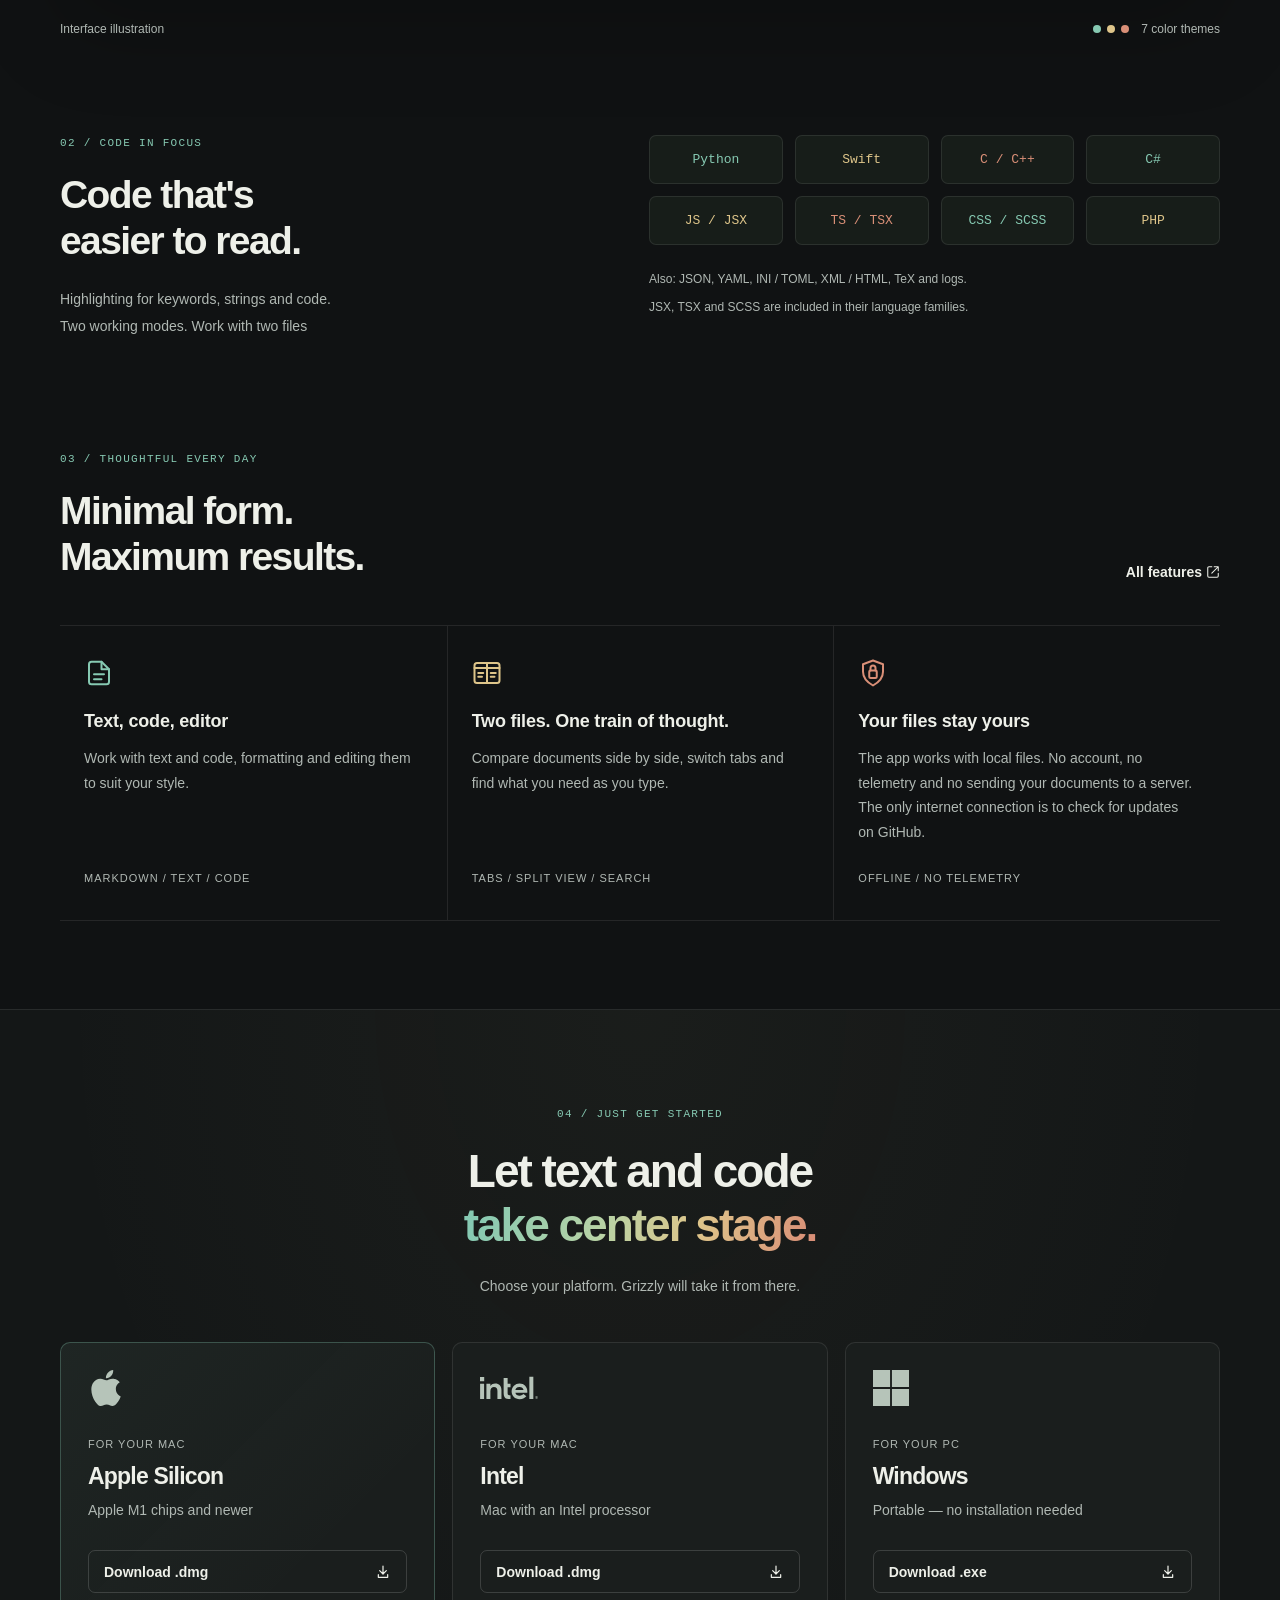
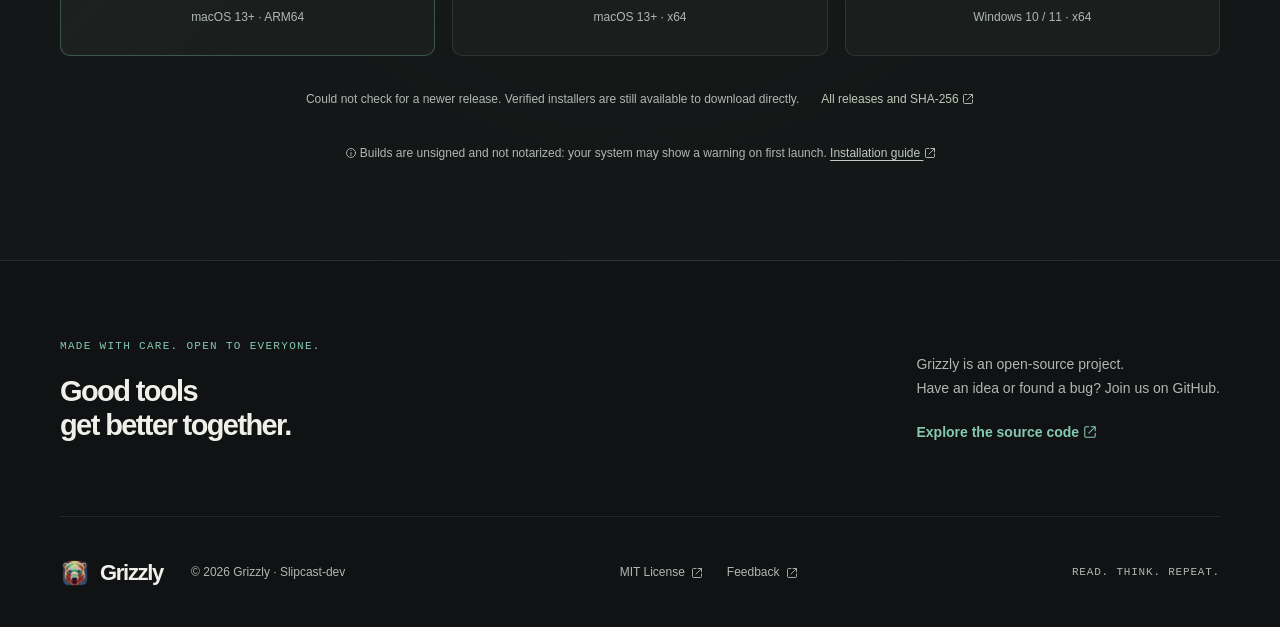
==== commit 90d26952: "Update syntax section and privacy copy in both languages" ====
--- a/en.html
+++ b/en.html
@@ -81,12 +81,12 @@
   <div class="preview-caption"><span>Interface illustration</span><div><span class="swatch teal"></span><span class="swatch gold"></span><span class="swatch coral"></span><span>7 color themes</span></div></div>
 </section>
 <section class="syntax-section wrap section" id="syntax">
-  <div class="syntax-copy"><p class="eyebrow">02 / CODE IN FOCUS</p><h2>Code that's<br>easier to read.</h2><p>Highlighting for keywords, strings and comments.<br>Edit with ease in edit mode.<br>View two files at the same time.</p></div>
+  <div class="syntax-copy"><p class="eyebrow">02 / CODE IN FOCUS</p><h2>Code that's<br>easier to read.</h2><p>Highlighting for keywords, strings and code.<br>Two working modes. Work with two files</p></div>
   <div class="syntax-languages"><ul class="language-grid" aria-label="Languages with syntax highlighting"><li class="teal-text">Python</li><li class="gold-text">Swift</li><li class="coral-text">C / C++</li><li class="teal-text">C#</li><li class="gold-text">JS / JSX</li><li class="coral-text">TS / TSX</li><li class="teal-text">CSS / SCSS</li><li class="gold-text">PHP</li></ul><p>Also: JSON, YAML, INI / TOML, XML / HTML, TeX and logs.</p><p>JSX, TSX and SCSS are included in their language families.</p></div>
 </section>
 <!-- Эмблемы Apple и Intel: https://github.com/simple-icons/simple-icons (CC0); Windows: icons/windows11.svg в версии 11.0.0 того же проекта. Товарные знаки принадлежат их владельцам. -->
 <section class="features wrap section" id="features"><div class="section-heading"><div><p class="eyebrow">03 / THOUGHTFUL EVERY DAY</p><h2>Minimal form.<br>Maximum results.</h2></div><a class="text-link" href="https://github.com/Slipcast-dev/Grizzly/blob/main/docs/en/usage.md">All features <svg class="inline-icon" xmlns="http://www.w3.org/2000/svg" viewBox="0 0 24 24" width="16" height="16" fill="none" stroke="currentColor" stroke-width="1.8" stroke-linecap="round" stroke-linejoin="round" aria-hidden="true" focusable="false"><path d="M14 3h7v7m0-7L10 14"/><path d="M10 3H5a2 2 0 0 0-2 2v14a2 2 0 0 0 2 2h14a2 2 0 0 0 2-2v-5"/></svg></a></div>
-<div class="feature-grid"><article><span class="feature-icon teal-text" aria-hidden="true"><svg xmlns="http://www.w3.org/2000/svg" viewBox="0 0 24 24" aria-hidden="true" focusable="false"><path d="M14 3H6a2 2 0 0 0-2 2v14a2 2 0 0 0 2 2h12a2 2 0 0 0 2-2V9Z"/><path d="M14 3v6h6M8 13h8M8 17h6"/></svg></span><h3>Text, code, editor</h3><p>Work with text and code, formatting and editing them to suit your style.</p><span class="feature-note">MARKDOWN / TEXT / CODE</span></article><article><span class="feature-icon gold-text" aria-hidden="true"><svg xmlns="http://www.w3.org/2000/svg" viewBox="0 0 24 24" aria-hidden="true" focusable="false"><rect x="2" y="4" width="20" height="16" rx="2"/><path d="M12 4v16M2 8h20M5 12h4M5 15h3M15 12h4M15 15h3"/></svg></span><h3>Two files. One train of thought.</h3><p>Compare documents side by side, switch tabs and find what you need as you type.</p><span class="feature-note">TABS / SPLIT VIEW / SEARCH</span></article><article><span class="feature-icon coral-text" aria-hidden="true"><svg xmlns="http://www.w3.org/2000/svg" viewBox="0 0 24 24" aria-hidden="true" focusable="false"><path d="m12 2 8 3v6c0 5-3.5 8.5-8 11-4.5-2.5-8-6-8-11V5Z"/><rect x="9" y="10" width="6" height="6" rx="1"/><path d="M10 10V8a2 2 0 0 1 4 0v2"/></svg></span><h3>Your files stay yours</h3><p>The app works with local files. No account, no telemetry and no sending your documents to a server; it goes online only to check GitHub for updates.</p><span class="feature-note">OFFLINE / NO TELEMETRY</span></article></div>
+<div class="feature-grid"><article><span class="feature-icon teal-text" aria-hidden="true"><svg xmlns="http://www.w3.org/2000/svg" viewBox="0 0 24 24" aria-hidden="true" focusable="false"><path d="M14 3H6a2 2 0 0 0-2 2v14a2 2 0 0 0 2 2h12a2 2 0 0 0 2-2V9Z"/><path d="M14 3v6h6M8 13h8M8 17h6"/></svg></span><h3>Text, code, editor</h3><p>Work with text and code, formatting and editing them to suit your style.</p><span class="feature-note">MARKDOWN / TEXT / CODE</span></article><article><span class="feature-icon gold-text" aria-hidden="true"><svg xmlns="http://www.w3.org/2000/svg" viewBox="0 0 24 24" aria-hidden="true" focusable="false"><rect x="2" y="4" width="20" height="16" rx="2"/><path d="M12 4v16M2 8h20M5 12h4M5 15h3M15 12h4M15 15h3"/></svg></span><h3>Two files. One train of thought.</h3><p>Compare documents side by side, switch tabs and find what you need as you type.</p><span class="feature-note">TABS / SPLIT VIEW / SEARCH</span></article><article><span class="feature-icon coral-text" aria-hidden="true"><svg xmlns="http://www.w3.org/2000/svg" viewBox="0 0 24 24" aria-hidden="true" focusable="false"><path d="m12 2 8 3v6c0 5-3.5 8.5-8 11-4.5-2.5-8-6-8-11V5Z"/><rect x="9" y="10" width="6" height="6" rx="1"/><path d="M10 10V8a2 2 0 0 1 4 0v2"/></svg></span><h3>Your files stay yours</h3><p>The app works with local files. No account, no telemetry and no sending your documents to a server. The only internet connection is to check for updates on GitHub.</p><span class="feature-note">OFFLINE / NO TELEMETRY</span></article></div>
 </section>
 <section class="download-section" id="download"><div class="wrap section"><div class="download-heading"><p class="eyebrow">04 / JUST GET STARTED</p><h2>Let text and code<br><span class="gradient-text">take center stage.</span></h2><p>Choose your platform. Grizzly will take it from there.</p></div><div class="download-grid">
 <article class="download-card"><span class="platform-symbol" aria-hidden="true"><svg xmlns="http://www.w3.org/2000/svg" viewBox="0 0 24 24" aria-hidden="true" focusable="false"><path d="M12.152 6.896c-.948 0-2.415-1.078-3.96-1.04-2.04.027-3.91 1.183-4.961 3.014-2.117 3.675-.546 9.103 1.519 12.09 1.013 1.454 2.208 3.09 3.792 3.039 1.52-.065 2.09-.987 3.935-.987 1.831 0 2.35.987 3.96.948 1.637-.026 2.676-1.48 3.676-2.948 1.156-1.688 1.636-3.325 1.662-3.415-.039-.013-3.182-1.221-3.22-4.857-.026-3.04 2.48-4.494 2.597-4.559-1.429-2.09-3.623-2.324-4.39-2.376-2-.156-3.675 1.09-4.61 1.09zM15.53 3.83c.843-1.012 1.4-2.427 1.245-3.83-1.207.052-2.662.805-3.532 1.818-.78.896-1.454 2.338-1.273 3.714 1.338.104 2.715-.688 3.559-1.701"/></svg></span><span class="platform-label">FOR YOUR MAC</span><h3>Apple Silicon</h3><p>Apple M1 chips and newer</p><a class="button download-link" data-platform="arm64" href="https://github.com/Slipcast-dev/Grizzly/releases/download/v1.3.0/Grizzly-1.3.0-arm64.dmg">Download .dmg <svg class="inline-icon" xmlns="http://www.w3.org/2000/svg" viewBox="0 0 24 24" width="16" height="16" fill="none" stroke="currentColor" stroke-width="1.8" stroke-linecap="round" stroke-linejoin="round" aria-hidden="true" focusable="false"><path d="M12 3v12m-5-5 5 5 5-5M5 16v4h14v-4"/></svg></a><span class="requirements">macOS 13+ · ARM64</span></article>
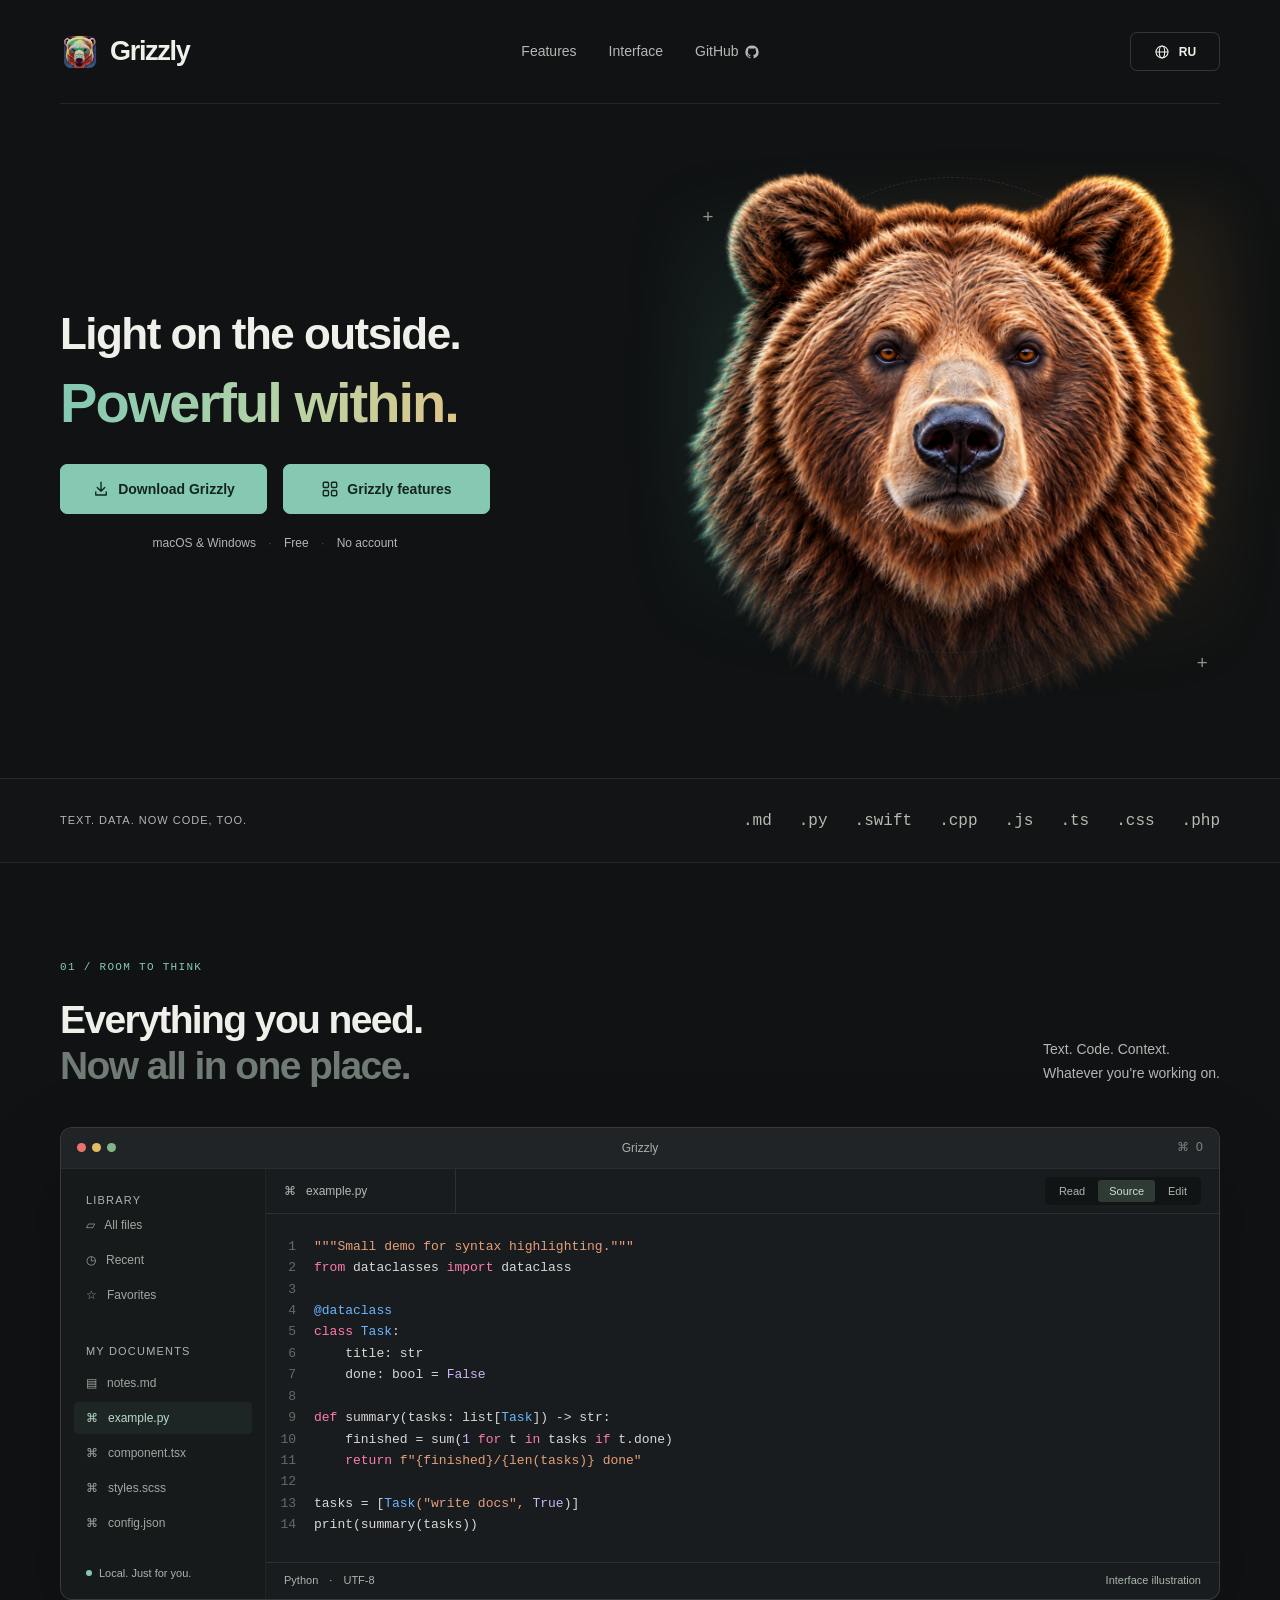
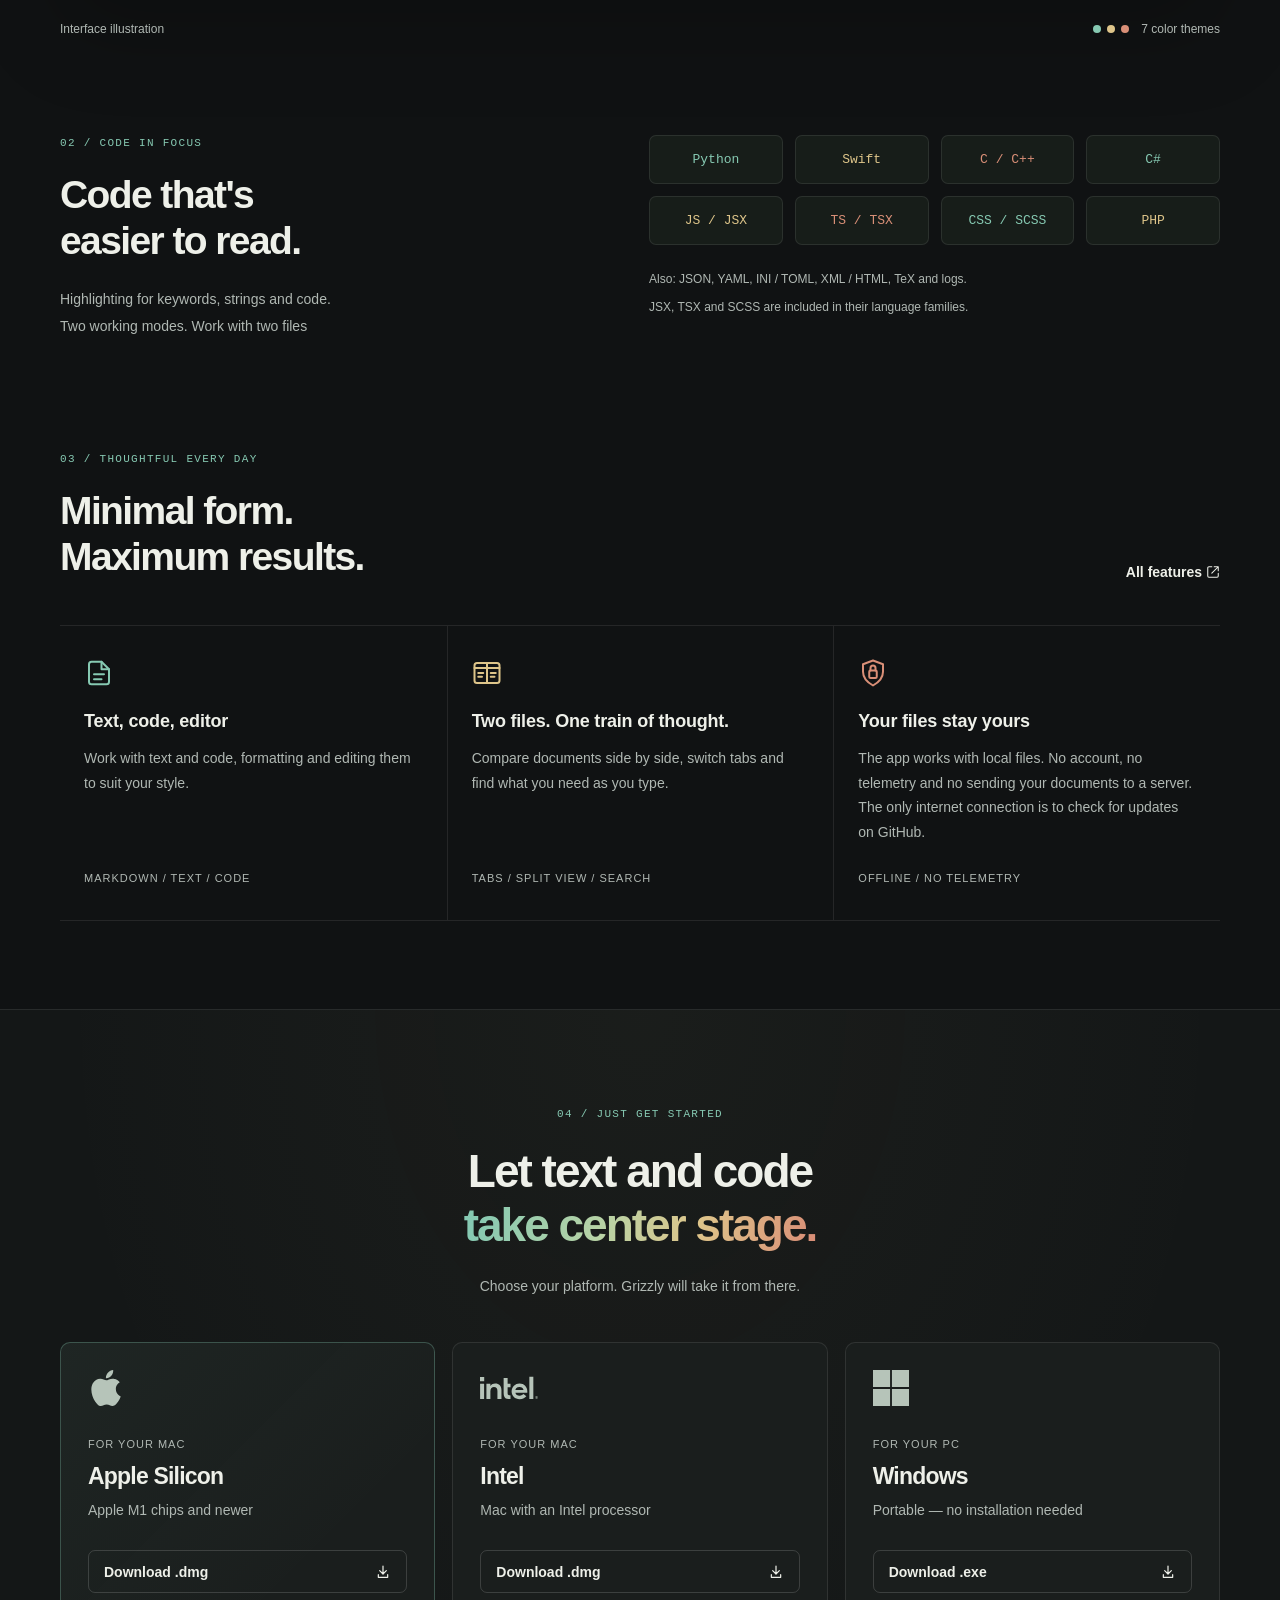
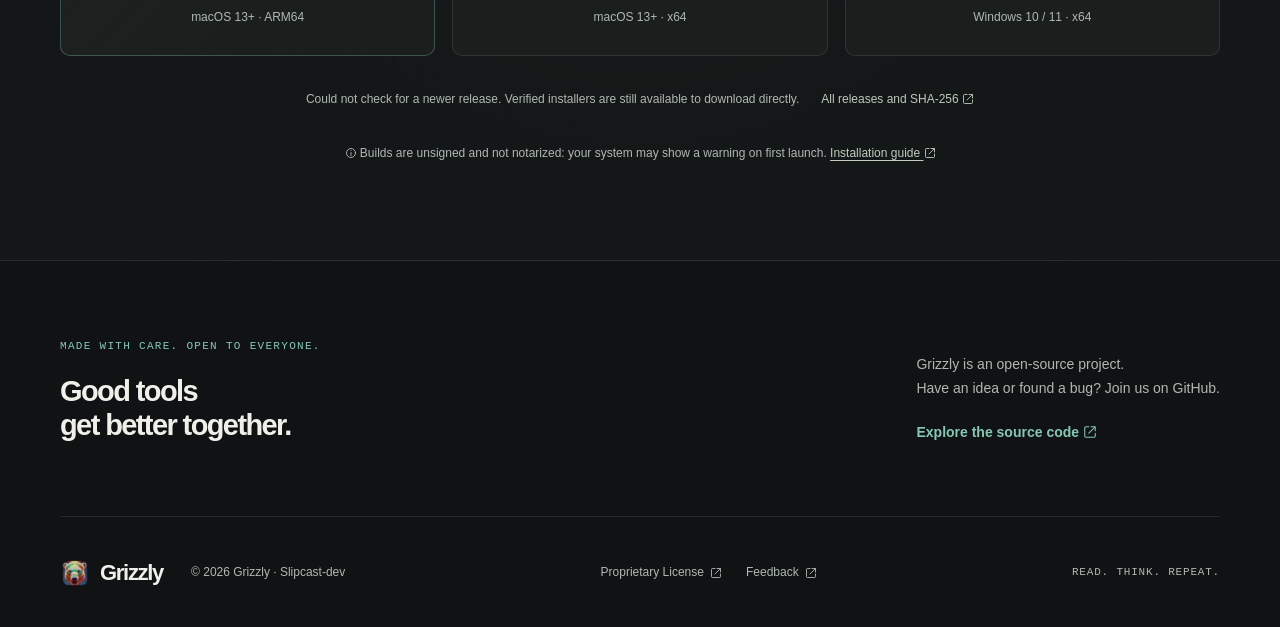
==== commit b144c7ce: "Switch to the Grizzly Proprietary License and point downloads to v1.4.2 Footer, README, CONTRIBUTING" ====
--- a/en.html
+++ b/en.html
@@ -19,8 +19,9 @@
   <meta name="description" content="Grizzly — an offline app for Markdown, text and source code with syntax highlighting. For macOS and Windows.">
   <title>Grizzly — light on the outside. Powerful within.</title>
   <link rel="icon" href="assets/icon.png" type="image/png">
-  <link rel="stylesheet" href="styles.css">
+  <link rel="stylesheet" href="styles.css?v=960ec9873e703300">
   <script src="app.js" defer></script>
+<script src="features.js" defer></script>
 </head>
 <body>
 <a class="skip" href="#main">Skip to content</a>
@@ -33,7 +34,7 @@
 <section class="hero wrap">
   <div class="hero-copy">
     <h1><span class="hero-title-lead">Light on the outside.</span><span class="hero-title-main gradient-text">Powerful within.</span></h1>
-    <div class="hero-actions"><a class="button primary" href="#download"><svg class="hero-action-icon" xmlns="http://www.w3.org/2000/svg" viewBox="0 0 24 24" width="18" height="18" fill="none" stroke="currentColor" stroke-width="1.8" stroke-linecap="round" stroke-linejoin="round" aria-hidden="true" focusable="false"><path d="M12 3v12m-5-5 5 5 5-5M5 16v4h14v-4"/></svg> Download Grizzly</a><a class="button primary" href="#features"><svg class="hero-action-icon" xmlns="http://www.w3.org/2000/svg" viewBox="0 0 24 24" width="18" height="18" fill="none" stroke="currentColor" stroke-width="1.8" stroke-linecap="round" stroke-linejoin="round" aria-hidden="true" focusable="false"><rect x="3" y="3" width="7" height="7" rx="1.5"/><rect x="14" y="3" width="7" height="7" rx="1.5"/><rect x="3" y="14" width="7" height="7" rx="1.5"/><rect x="14" y="14" width="7" height="7" rx="1.5"/></svg> Grizzly features</a></div>
+    <div class="hero-actions"><a class="button primary" href="#download"><svg class="hero-action-icon" xmlns="http://www.w3.org/2000/svg" viewBox="0 0 24 24" width="18" height="18" fill="none" stroke="currentColor" stroke-width="1.8" stroke-linecap="round" stroke-linejoin="round" aria-hidden="true" focusable="false"><path d="M12 3v12m-5-5 5 5 5-5M5 16v4h14v-4"/></svg> Download Grizzly</a><a class="button primary" href="#features" data-features-open aria-haspopup="dialog" aria-controls="features-menu" aria-expanded="false"><svg class="hero-action-icon" xmlns="http://www.w3.org/2000/svg" viewBox="0 0 24 24" width="18" height="18" fill="none" stroke="currentColor" stroke-width="1.8" stroke-linecap="round" stroke-linejoin="round" aria-hidden="true" focusable="false"><rect x="3" y="3" width="7" height="7" rx="1.5"/><rect x="14" y="3" width="7" height="7" rx="1.5"/><rect x="3" y="14" width="7" height="7" rx="1.5"/><rect x="14" y="14" width="7" height="7" rx="1.5"/></svg> Grizzly features</a></div>
     <p class="hero-meta">macOS & Windows <span>·</span> Free <span>·</span> No account</p>
   </div>
   <div class="hero-art" aria-label="Grizzly bear in warm light"><div class="orbit orbit-one"></div><div class="orbit orbit-two"></div><img class="hero-icon" src="assets/grizzly-hero.png" width="1280" height="1280" alt="Brown grizzly with soft amber and teal rim lighting"><span class="cross cross-one">+</span><span class="cross cross-two">+</span></div>
@@ -89,12 +90,21 @@
 <div class="feature-grid"><article><span class="feature-icon teal-text" aria-hidden="true"><svg xmlns="http://www.w3.org/2000/svg" viewBox="0 0 24 24" aria-hidden="true" focusable="false"><path d="M14 3H6a2 2 0 0 0-2 2v14a2 2 0 0 0 2 2h12a2 2 0 0 0 2-2V9Z"/><path d="M14 3v6h6M8 13h8M8 17h6"/></svg></span><h3>Text, code, editor</h3><p>Work with text and code, formatting and editing them to suit your style.</p><span class="feature-note">MARKDOWN / TEXT / CODE</span></article><article><span class="feature-icon gold-text" aria-hidden="true"><svg xmlns="http://www.w3.org/2000/svg" viewBox="0 0 24 24" aria-hidden="true" focusable="false"><rect x="2" y="4" width="20" height="16" rx="2"/><path d="M12 4v16M2 8h20M5 12h4M5 15h3M15 12h4M15 15h3"/></svg></span><h3>Two files. One train of thought.</h3><p>Compare documents side by side, switch tabs and find what you need as you type.</p><span class="feature-note">TABS / SPLIT VIEW / SEARCH</span></article><article><span class="feature-icon coral-text" aria-hidden="true"><svg xmlns="http://www.w3.org/2000/svg" viewBox="0 0 24 24" aria-hidden="true" focusable="false"><path d="m12 2 8 3v6c0 5-3.5 8.5-8 11-4.5-2.5-8-6-8-11V5Z"/><rect x="9" y="10" width="6" height="6" rx="1"/><path d="M10 10V8a2 2 0 0 1 4 0v2"/></svg></span><h3>Your files stay yours</h3><p>The app works with local files. No account, no telemetry and no sending your documents to a server. The only internet connection is to check for updates on GitHub.</p><span class="feature-note">OFFLINE / NO TELEMETRY</span></article></div>
 </section>
 <section class="download-section" id="download"><div class="wrap section"><div class="download-heading"><p class="eyebrow">04 / JUST GET STARTED</p><h2>Let text and code<br><span class="gradient-text">take center stage.</span></h2><p>Choose your platform. Grizzly will take it from there.</p></div><div class="download-grid">
-<article class="download-card"><span class="platform-symbol" aria-hidden="true"><svg xmlns="http://www.w3.org/2000/svg" viewBox="0 0 24 24" aria-hidden="true" focusable="false"><path d="M12.152 6.896c-.948 0-2.415-1.078-3.96-1.04-2.04.027-3.91 1.183-4.961 3.014-2.117 3.675-.546 9.103 1.519 12.09 1.013 1.454 2.208 3.09 3.792 3.039 1.52-.065 2.09-.987 3.935-.987 1.831 0 2.35.987 3.96.948 1.637-.026 2.676-1.48 3.676-2.948 1.156-1.688 1.636-3.325 1.662-3.415-.039-.013-3.182-1.221-3.22-4.857-.026-3.04 2.48-4.494 2.597-4.559-1.429-2.09-3.623-2.324-4.39-2.376-2-.156-3.675 1.09-4.61 1.09zM15.53 3.83c.843-1.012 1.4-2.427 1.245-3.83-1.207.052-2.662.805-3.532 1.818-.78.896-1.454 2.338-1.273 3.714 1.338.104 2.715-.688 3.559-1.701"/></svg></span><span class="platform-label">FOR YOUR MAC</span><h3>Apple Silicon</h3><p>Apple M1 chips and newer</p><a class="button download-link" data-platform="arm64" href="https://github.com/Slipcast-dev/Grizzly/releases/download/v1.3.0/Grizzly-1.3.0-arm64.dmg">Download .dmg <svg class="inline-icon" xmlns="http://www.w3.org/2000/svg" viewBox="0 0 24 24" width="16" height="16" fill="none" stroke="currentColor" stroke-width="1.8" stroke-linecap="round" stroke-linejoin="round" aria-hidden="true" focusable="false"><path d="M12 3v12m-5-5 5 5 5-5M5 16v4h14v-4"/></svg></a><span class="requirements">macOS 13+ · ARM64</span></article>
-<article class="download-card"><span class="platform-symbol intel-symbol" aria-hidden="true"><svg xmlns="http://www.w3.org/2000/svg" viewBox="0 5 24 14" aria-hidden="true" focusable="false"><path d="M20.42 7.345v9.18h1.651v-9.18zM0 7.475v1.737h1.737V7.474zm9.78.352v6.053c0 .513.044.945.13 1.292.087.34.235.618.44.828.203.21.475.359.803.451.334.093.754.136 1.255.136h.216v-1.533c-.24 0-.445-.012-.593-.037a.672.672 0 0 1-.39-.173.693.693 0 0 1-.173-.377 4.002 4.002 0 0 1-.037-.606v-2.182h1.193v-1.416h-1.193V7.827zm-3.505 2.312c-.396 0-.76.08-1.082.241-.327.161-.6.384-.822.668l-.087.117v-.902H2.658v6.256h1.639v-3.214c.018-.588.16-1.02.433-1.299.29-.297.642-.445 1.044-.445.476 0 .841.149 1.082.433.235.284.359.686.359 1.2v3.324h1.663V12.97c.006-.89-.229-1.595-.686-2.09-.458-.495-1.1-.742-1.917-.742zm10.065.006a3.252 3.252 0 0 0-2.306.946c-.29.29-.525.637-.692 1.033a3.145 3.145 0 0 0-.254 1.273c0 .452.08.878.241 1.274.161.395.39.742.674 1.032.284.29.637.526 1.045.693.408.173.86.26 1.342.26 1.397 0 2.262-.637 2.782-1.23l-1.187-.904c-.248.297-.841.699-1.583.699-.464 0-.847-.105-1.138-.321a1.588 1.588 0 0 1-.593-.872l-.019-.056h4.915v-.587c0-.451-.08-.872-.235-1.267a3.393 3.393 0 0 0-.661-1.033 3.013 3.013 0 0 0-1.02-.692 3.345 3.345 0 0 0-1.311-.248zm-16.297.118v6.256h1.651v-6.256zm16.278 1.286c1.132 0 1.664.797 1.664 1.255l-3.32.006c0-.458.525-1.255 1.656-1.261zm7.073 3.814a.606.606 0 0 0-.606.606.606.606 0 0 0 .606.606.606.606 0 0 0 .606-.606.606.606 0 0 0-.606-.606zm-.008.105a.5.5 0 0 1 .002 0 .5.5 0 0 1 .5.501.5.5 0 0 1-.5.5.5.5 0 0 1-.5-.5.5.5 0 0 1 .498-.5zm-.233.155v.699h.13v-.285h.093l.173.285h.136l-.18-.297a.191.191 0 0 0 .118-.056c.03-.03.05-.074.05-.136 0-.068-.02-.117-.063-.154-.037-.038-.105-.056-.185-.056zm.13.099h.154c.019 0 .037.006.056.012a.064.064 0 0 1 .037.031c.013.013.012.031.012.056a.124.124 0 0 1-.012.055.164.164 0 0 1-.037.031c-.019.006-.037.013-.056.013h-.154Z"/></svg></span><span class="platform-label">FOR YOUR MAC</span><h3>Intel</h3><p>Mac with an Intel processor</p><a class="button download-link" data-platform="intel" href="https://github.com/Slipcast-dev/Grizzly/releases/download/v1.3.0/Grizzly-1.3.0-x64.dmg">Download .dmg <svg class="inline-icon" xmlns="http://www.w3.org/2000/svg" viewBox="0 0 24 24" width="16" height="16" fill="none" stroke="currentColor" stroke-width="1.8" stroke-linecap="round" stroke-linejoin="round" aria-hidden="true" focusable="false"><path d="M12 3v12m-5-5 5 5 5-5M5 16v4h14v-4"/></svg></a><span class="requirements">macOS 13+ · x64</span></article>
-<article class="download-card"><span class="platform-symbol" aria-hidden="true"><svg xmlns="http://www.w3.org/2000/svg" viewBox="0 0 24 24" aria-hidden="true" focusable="false"><path d="M0,0H11.377V11.372H0ZM12.623,0H24V11.372H12.623ZM0,12.623H11.377V24H0Zm12.623,0H24V24H12.623"/></svg></span><span class="platform-label">FOR YOUR PC</span><h3>Windows</h3><p>Portable — no installation needed</p><a class="button download-link" data-platform="windows" href="https://github.com/Slipcast-dev/Grizzly/releases/download/v1.3.0/Grizzly-1.3.0-portable.exe">Download .exe <svg class="inline-icon" xmlns="http://www.w3.org/2000/svg" viewBox="0 0 24 24" width="16" height="16" fill="none" stroke="currentColor" stroke-width="1.8" stroke-linecap="round" stroke-linejoin="round" aria-hidden="true" focusable="false"><path d="M12 3v12m-5-5 5 5 5-5M5 16v4h14v-4"/></svg></a><span class="requirements">Windows 10 / 11 · x64</span></article></div>
-<div class="download-details"><p id="release-status" role="status">v1.3.0 · Download directly from GitHub Releases</p><a href="https://github.com/Slipcast-dev/Grizzly/releases/latest">All releases and SHA-256 <svg class="inline-icon" xmlns="http://www.w3.org/2000/svg" viewBox="0 0 24 24" width="16" height="16" fill="none" stroke="currentColor" stroke-width="1.8" stroke-linecap="round" stroke-linejoin="round" aria-hidden="true" focusable="false"><path d="M14 3h7v7m0-7L10 14"/><path d="M10 3H5a2 2 0 0 0-2 2v14a2 2 0 0 0 2 2h14a2 2 0 0 0 2-2v-5"/></svg></a></div><p class="install-note"><svg class="inline-icon" xmlns="http://www.w3.org/2000/svg" viewBox="0 0 24 24" width="16" height="16" fill="none" stroke="currentColor" stroke-width="1.8" stroke-linecap="round" stroke-linejoin="round" aria-hidden="true" focusable="false"><circle cx="12" cy="12" r="9"/><path d="M12 11v6m0-10h.01"/></svg> Builds are unsigned and not notarized: your system may show a warning on first launch. <a href="https://github.com/Slipcast-dev/Grizzly/blob/main/docs/en/installation.md">Installation guide <svg class="inline-icon" xmlns="http://www.w3.org/2000/svg" viewBox="0 0 24 24" width="16" height="16" fill="none" stroke="currentColor" stroke-width="1.8" stroke-linecap="round" stroke-linejoin="round" aria-hidden="true" focusable="false"><path d="M14 3h7v7m0-7L10 14"/><path d="M10 3H5a2 2 0 0 0-2 2v14a2 2 0 0 0 2 2h14a2 2 0 0 0 2-2v-5"/></svg></a></p></div></section>
+<article class="download-card"><span class="platform-symbol" aria-hidden="true"><svg xmlns="http://www.w3.org/2000/svg" viewBox="0 0 24 24" aria-hidden="true" focusable="false"><path d="M12.152 6.896c-.948 0-2.415-1.078-3.96-1.04-2.04.027-3.91 1.183-4.961 3.014-2.117 3.675-.546 9.103 1.519 12.09 1.013 1.454 2.208 3.09 3.792 3.039 1.52-.065 2.09-.987 3.935-.987 1.831 0 2.35.987 3.96.948 1.637-.026 2.676-1.48 3.676-2.948 1.156-1.688 1.636-3.325 1.662-3.415-.039-.013-3.182-1.221-3.22-4.857-.026-3.04 2.48-4.494 2.597-4.559-1.429-2.09-3.623-2.324-4.39-2.376-2-.156-3.675 1.09-4.61 1.09zM15.53 3.83c.843-1.012 1.4-2.427 1.245-3.83-1.207.052-2.662.805-3.532 1.818-.78.896-1.454 2.338-1.273 3.714 1.338.104 2.715-.688 3.559-1.701"/></svg></span><span class="platform-label">FOR YOUR MAC</span><h3>Apple Silicon</h3><p>Apple M1 chips and newer</p><a class="button download-link" data-platform="arm64" href="https://github.com/Slipcast-dev/Grizzly/releases/download/v1.4.2/Grizzly-1.4.2-arm64.dmg">Download .dmg <svg class="inline-icon" xmlns="http://www.w3.org/2000/svg" viewBox="0 0 24 24" width="16" height="16" fill="none" stroke="currentColor" stroke-width="1.8" stroke-linecap="round" stroke-linejoin="round" aria-hidden="true" focusable="false"><path d="M12 3v12m-5-5 5 5 5-5M5 16v4h14v-4"/></svg></a><span class="requirements">macOS 13+ · ARM64</span></article>
+<article class="download-card"><span class="platform-symbol intel-symbol" aria-hidden="true"><svg xmlns="http://www.w3.org/2000/svg" viewBox="0 5 24 14" aria-hidden="true" focusable="false"><path d="M20.42 7.345v9.18h1.651v-9.18zM0 7.475v1.737h1.737V7.474zm9.78.352v6.053c0 .513.044.945.13 1.292.087.34.235.618.44.828.203.21.475.359.803.451.334.093.754.136 1.255.136h.216v-1.533c-.24 0-.445-.012-.593-.037a.672.672 0 0 1-.39-.173.693.693 0 0 1-.173-.377 4.002 4.002 0 0 1-.037-.606v-2.182h1.193v-1.416h-1.193V7.827zm-3.505 2.312c-.396 0-.76.08-1.082.241-.327.161-.6.384-.822.668l-.087.117v-.902H2.658v6.256h1.639v-3.214c.018-.588.16-1.02.433-1.299.29-.297.642-.445 1.044-.445.476 0 .841.149 1.082.433.235.284.359.686.359 1.2v3.324h1.663V12.97c.006-.89-.229-1.595-.686-2.09-.458-.495-1.1-.742-1.917-.742zm10.065.006a3.252 3.252 0 0 0-2.306.946c-.29.29-.525.637-.692 1.033a3.145 3.145 0 0 0-.254 1.273c0 .452.08.878.241 1.274.161.395.39.742.674 1.032.284.29.637.526 1.045.693.408.173.86.26 1.342.26 1.397 0 2.262-.637 2.782-1.23l-1.187-.904c-.248.297-.841.699-1.583.699-.464 0-.847-.105-1.138-.321a1.588 1.588 0 0 1-.593-.872l-.019-.056h4.915v-.587c0-.451-.08-.872-.235-1.267a3.393 3.393 0 0 0-.661-1.033 3.013 3.013 0 0 0-1.02-.692 3.345 3.345 0 0 0-1.311-.248zm-16.297.118v6.256h1.651v-6.256zm16.278 1.286c1.132 0 1.664.797 1.664 1.255l-3.32.006c0-.458.525-1.255 1.656-1.261zm7.073 3.814a.606.606 0 0 0-.606.606.606.606 0 0 0 .606.606.606.606 0 0 0 .606-.606.606.606 0 0 0-.606-.606zm-.008.105a.5.5 0 0 1 .002 0 .5.5 0 0 1 .5.501.5.5 0 0 1-.5.5.5.5 0 0 1-.5-.5.5.5 0 0 1 .498-.5zm-.233.155v.699h.13v-.285h.093l.173.285h.136l-.18-.297a.191.191 0 0 0 .118-.056c.03-.03.05-.074.05-.136 0-.068-.02-.117-.063-.154-.037-.038-.105-.056-.185-.056zm.13.099h.154c.019 0 .037.006.056.012a.064.064 0 0 1 .037.031c.013.013.012.031.012.056a.124.124 0 0 1-.012.055.164.164 0 0 1-.037.031c-.019.006-.037.013-.056.013h-.154Z"/></svg></span><span class="platform-label">FOR YOUR MAC</span><h3>Intel</h3><p>Mac with an Intel processor</p><a class="button download-link" data-platform="intel" href="https://github.com/Slipcast-dev/Grizzly/releases/download/v1.4.2/Grizzly-1.4.2-x64.dmg">Download .dmg <svg class="inline-icon" xmlns="http://www.w3.org/2000/svg" viewBox="0 0 24 24" width="16" height="16" fill="none" stroke="currentColor" stroke-width="1.8" stroke-linecap="round" stroke-linejoin="round" aria-hidden="true" focusable="false"><path d="M12 3v12m-5-5 5 5 5-5M5 16v4h14v-4"/></svg></a><span class="requirements">macOS 13+ · x64</span></article>
+<article class="download-card"><span class="platform-symbol" aria-hidden="true"><svg xmlns="http://www.w3.org/2000/svg" viewBox="0 0 24 24" aria-hidden="true" focusable="false"><path d="M0,0H11.377V11.372H0ZM12.623,0H24V11.372H12.623ZM0,12.623H11.377V24H0Zm12.623,0H24V24H12.623"/></svg></span><span class="platform-label">FOR YOUR PC</span><h3>Windows</h3><p>Portable — no installation needed</p><a class="button download-link" data-platform="windows" href="https://github.com/Slipcast-dev/Grizzly/releases/download/v1.4.2/Grizzly-1.4.2-portable.exe">Download .exe <svg class="inline-icon" xmlns="http://www.w3.org/2000/svg" viewBox="0 0 24 24" width="16" height="16" fill="none" stroke="currentColor" stroke-width="1.8" stroke-linecap="round" stroke-linejoin="round" aria-hidden="true" focusable="false"><path d="M12 3v12m-5-5 5 5 5-5M5 16v4h14v-4"/></svg></a><span class="requirements">Windows 10 / 11 · x64</span></article></div>
+<div class="download-details"><p id="release-status" role="status">v1.4.2 · Download directly from GitHub Releases</p><a href="https://github.com/Slipcast-dev/Grizzly/releases/latest">All releases and SHA-256 <svg class="inline-icon" xmlns="http://www.w3.org/2000/svg" viewBox="0 0 24 24" width="16" height="16" fill="none" stroke="currentColor" stroke-width="1.8" stroke-linecap="round" stroke-linejoin="round" aria-hidden="true" focusable="false"><path d="M14 3h7v7m0-7L10 14"/><path d="M10 3H5a2 2 0 0 0-2 2v14a2 2 0 0 0 2 2h14a2 2 0 0 0 2-2v-5"/></svg></a></div><p class="install-note"><svg class="inline-icon" xmlns="http://www.w3.org/2000/svg" viewBox="0 0 24 24" width="16" height="16" fill="none" stroke="currentColor" stroke-width="1.8" stroke-linecap="round" stroke-linejoin="round" aria-hidden="true" focusable="false"><circle cx="12" cy="12" r="9"/><path d="M12 11v6m0-10h.01"/></svg> Builds are unsigned and not notarized: your system may show a warning on first launch. <a href="https://github.com/Slipcast-dev/Grizzly/blob/main/docs/en/installation.md">Installation guide <svg class="inline-icon" xmlns="http://www.w3.org/2000/svg" viewBox="0 0 24 24" width="16" height="16" fill="none" stroke="currentColor" stroke-width="1.8" stroke-linecap="round" stroke-linejoin="round" aria-hidden="true" focusable="false"><path d="M14 3h7v7m0-7L10 14"/><path d="M10 3H5a2 2 0 0 0-2 2v14a2 2 0 0 0 2 2h14a2 2 0 0 0 2-2v-5"/></svg></a></p></div></section>
 <section class="open-source wrap"><div><span class="eyebrow">MADE WITH CARE. OPEN TO EVERYONE.</span><h2>Good tools<br>get better together.</h2></div><div><p>Grizzly is an open-source project.<br>Have an idea or found a bug? Join us on GitHub.</p><a class="text-link" href="https://github.com/Slipcast-dev/Grizzly">Explore the source code <svg class="inline-icon" xmlns="http://www.w3.org/2000/svg" viewBox="0 0 24 24" width="16" height="16" fill="none" stroke="currentColor" stroke-width="1.8" stroke-linecap="round" stroke-linejoin="round" aria-hidden="true" focusable="false"><path d="M14 3h7v7m0-7L10 14"/><path d="M10 3H5a2 2 0 0 0-2 2v14a2 2 0 0 0 2 2h14a2 2 0 0 0 2-2v-5"/></svg></a></div></section>
 </main>
-<footer class="wrap"><a class="brand" href="#"><img src="assets/icon.png" alt="" width="30" height="30">Grizzly</a><span>© 2026 Grizzly · Slipcast-dev</span><div><a href="https://github.com/Slipcast-dev/Grizzly/blob/main/LICENSE">MIT License <svg class="inline-icon" xmlns="http://www.w3.org/2000/svg" viewBox="0 0 24 24" width="16" height="16" fill="none" stroke="currentColor" stroke-width="1.8" stroke-linecap="round" stroke-linejoin="round" aria-hidden="true" focusable="false"><path d="M14 3h7v7m0-7L10 14"/><path d="M10 3H5a2 2 0 0 0-2 2v14a2 2 0 0 0 2 2h14a2 2 0 0 0 2-2v-5"/></svg></a><a href="https://github.com/Slipcast-dev/Grizzly/issues">Feedback <svg class="inline-icon" xmlns="http://www.w3.org/2000/svg" viewBox="0 0 24 24" width="16" height="16" fill="none" stroke="currentColor" stroke-width="1.8" stroke-linecap="round" stroke-linejoin="round" aria-hidden="true" focusable="false"><path d="M14 3h7v7m0-7L10 14"/><path d="M10 3H5a2 2 0 0 0-2 2v14a2 2 0 0 0 2 2h14a2 2 0 0 0 2-2v-5"/></svg></a></div><span class="footer-tag">READ. THINK. REPEAT.</span></footer>
+<footer class="wrap"><a class="brand" href="#"><img src="assets/icon.png" alt="" width="30" height="30">Grizzly</a><span>© 2026 Grizzly · Slipcast-dev</span><div><a href="https://github.com/Slipcast-dev/Grizzly/blob/main/LICENSE">Proprietary License <svg class="inline-icon" xmlns="http://www.w3.org/2000/svg" viewBox="0 0 24 24" width="16" height="16" fill="none" stroke="currentColor" stroke-width="1.8" stroke-linecap="round" stroke-linejoin="round" aria-hidden="true" focusable="false"><path d="M14 3h7v7m0-7L10 14"/><path d="M10 3H5a2 2 0 0 0-2 2v14a2 2 0 0 0 2 2h14a2 2 0 0 0 2-2v-5"/></svg></a><a href="https://github.com/Slipcast-dev/Grizzly/issues">Feedback <svg class="inline-icon" xmlns="http://www.w3.org/2000/svg" viewBox="0 0 24 24" width="16" height="16" fill="none" stroke="currentColor" stroke-width="1.8" stroke-linecap="round" stroke-linejoin="round" aria-hidden="true" focusable="false"><path d="M14 3h7v7m0-7L10 14"/><path d="M10 3H5a2 2 0 0 0-2 2v14a2 2 0 0 0 2 2h14a2 2 0 0 0 2-2v-5"/></svg></a></div><span class="footer-tag">READ. THINK. REPEAT.</span></footer>
+<dialog id="features-menu" class="features-menu" aria-labelledby="features-menu-title">
+  <div class="features-menu-shell">
+    <header class="features-menu-header"><h2 id="features-menu-title">What Grizzly can do</h2><button type="button" class="features-menu-close" data-features-close aria-label="Close menu" autofocus><svg viewBox="0 0 24 24" width="16" height="16" aria-hidden="true" focusable="false"><path d="m6 6 12 12M18 6 6 18"/></svg></button></header>
+    <section class="features-overview" aria-label="What Grizzly can do"><p>Grizzly edits Markdown, text and code. Syntax highlighting, tabs, two files side by side, search, tags and RU/EN spell checking. On macOS: User and Developer modes, formatting and attachments. Files stay local.</p><p class="features-platform-note">The Windows version may differ from the macOS version.</p></section>
+    <div class="features-updates-heading"><h3>Recent updates</h3><span>1 release</span></div>
+    <section class="features-release-list" tabindex="0" aria-label="Release history"><details class="release-entry" data-release-tag="v1.4.2" data-release-body-sha256="c2851b7568e50bec86dfa906049aca834f2f36df37a538fa366c8212853ab0f2" open><summary><span class="release-version">v1.4.2</span><span class="release-badge">Latest</span><time datetime="2026-11-02T21:23:51Z">3 Nov 2026</time><svg viewBox="0 0 24 24" width="14" height="14" aria-hidden="true" focusable="false"><path d="m6 9 6 6 6-6"/></svg></summary><div class="release-notes"><p><strong>Changed.</strong> Grizzly is now distributed under a proprietary license: modifying or redistributing the app without the author’s written consent is prohibited. The Windows build only gets the license notice.</p></div></details></section>
+    <footer class="features-menu-footer"><span>Dates use Minsk time (UTC+3).</span><a href="https://github.com/Slipcast-dev/Grizzly/releases" target="_blank" rel="noopener noreferrer">All releases on GitHub</a></footer>
+  </div>
+</dialog>
 </body>
 </html>
--- a/styles.css
+++ b/styles.css
@@ -106,3 +106,55 @@
 @media(max-width:1000px){.hero-art{min-height:420px}.hero-icon{width:440px}.orbit{width:380px;height:380px}.orbit-two{width:420px;height:420px}}
 @media(max-width:900px){.hero{grid-template-columns:1fr;gap:12px}.hero-art{max-width:470px;min-height:440px}.hero-icon{max-width:105%}}
 @media(max-width:700px){.hero{padding-block:35px 28px;gap:14px}.hero-art{max-width:370px;min-height:340px}.hero-icon{width:360px;max-width:100%}.orbit{width:310px;height:310px}.orbit-two{width:340px;height:340px}}
+
+/* Compact capabilities menu: overview stays visible while releases scroll. */
+.features-menu-open{overflow:hidden}
+.features-menu{width:min(560px,calc(100% - 32px));max-width:none;max-height:calc(100dvh - 32px);padding:0;border:1px solid #86c9b23b;border-radius:16px;background:#171c1c;color:var(--text);box-shadow:0 24px 80px #0008;overflow:hidden}
+.features-menu:not([open]){display:none}
+.features-menu::backdrop{background:#080b0ba6}
+.features-menu-shell{display:flex;flex-direction:column;max-height:min(680px,calc(100dvh - 32px))}
+.features-menu-header{display:flex;align-items:center;justify-content:space-between;gap:20px;padding:22px 24px 14px;flex-shrink:0}
+.features-menu-header h2{font-size:23px;line-height:1.3;letter-spacing:-.6px;font-weight:600}
+.features-menu-close{display:grid;place-items:center;width:32px;height:32px;padding:0;background:#ffffff08;color:var(--muted);border:1px solid var(--line);border-radius:7px;cursor:pointer;flex-shrink:0}
+.features-menu-close:hover{background:#ffffff12;color:var(--text)}
+.features-menu-close svg,.release-entry summary svg{fill:none;stroke:currentColor;stroke-width:1.7;stroke-linecap:round;stroke-linejoin:round;flex-shrink:0}
+.features-overview{padding:0 24px 18px;flex-shrink:0}
+.features-overview p{margin:0;font-size:14px;line-height:1.65;color:#d5ded7}
+.features-overview .features-platform-note{margin-top:12px;padding-left:12px;border-left:2px solid var(--teal);font-size:12px;line-height:1.6;color:var(--muted)}
+.features-updates-heading{display:flex;align-items:center;justify-content:space-between;gap:16px;padding:14px 24px;border-block:1px solid var(--line);flex-shrink:0}
+.features-updates-heading h3{margin:0;font-size:14px;font-weight:600}
+.features-updates-heading>span{font-size:12px;color:var(--muted)}
+.features-release-list{padding:0 24px;overflow-y:auto;overscroll-behavior:contain;min-height:0;max-height:280px;scrollbar-width:thin;scrollbar-color:#52675b transparent}
+.release-entry+.release-entry{border-top:1px solid var(--line)}
+.release-entry summary{display:flex;align-items:center;gap:9px;padding:16px 0;cursor:pointer;list-style:none}
+.release-entry summary::-webkit-details-marker{display:none}
+.release-version{font-size:15px;font-weight:600;white-space:nowrap}
+.release-badge{border:1px solid #86c9b238;border-radius:4px;padding:2px 6px;font-size:10px;line-height:1.4;color:var(--teal);background:#86c9b20a}
+.release-entry time{margin-left:auto;font-size:12px;color:var(--muted);white-space:nowrap}
+.release-entry[open] summary svg{transform:rotate(180deg)}
+.release-entry summary:focus-visible{outline:2px solid var(--teal);outline-offset:-2px;border-radius:4px}
+.release-notes{padding:0 0 17px}
+.release-notes p{font-size:13px;line-height:1.7;color:var(--muted);margin:0 0 10px}
+.release-notes p:last-child{margin-bottom:0}
+.release-notes strong{font-weight:550;color:#d8e0da}
+.features-menu-footer{display:flex;align-items:center;justify-content:space-between;gap:12px;min-height:0;margin:0;padding:14px 24px;border-top:1px solid var(--line);font-size:11px;line-height:1.6;color:var(--muted);flex-shrink:0}
+.features-menu-footer a{font-size:12px;color:var(--teal);white-space:nowrap}
+.features-menu-footer>span{margin:0}
+@media(max-width:600px){
+ .features-menu-header{padding:18px 18px 12px;gap:10px}
+ .features-menu-header h2{font-size:21px}
+ .features-overview{padding:0 18px 16px}
+ .features-overview p{font-size:13px}
+ .features-updates-heading{padding:13px 18px}
+ .features-release-list{padding:0 18px;max-height:250px}
+ .release-entry summary{gap:6px;flex-wrap:wrap}
+ .release-badge{font-size:10px}
+ .release-entry time{font-size:11px}
+ .features-menu-footer{padding:12px 18px;flex-direction:column;align-items:flex-start;gap:5px;text-align:left}
+}
+@media(max-height:650px){.features-overview{max-height:38dvh;overflow-y:auto;flex-shrink:1}.features-release-list{flex:1;max-height:220px}.features-menu-footer{padding-block:9px}.features-menu-header{padding-top:14px}}
+
+/* Keep automatically loaded release text inside the existing menu layout. */
+.release-notes{overflow-wrap:anywhere}
+.release-version{white-space:normal;overflow-wrap:anywhere;min-width:0;max-width:45%}
+.release-notes .release-origin{font-size:12px}
